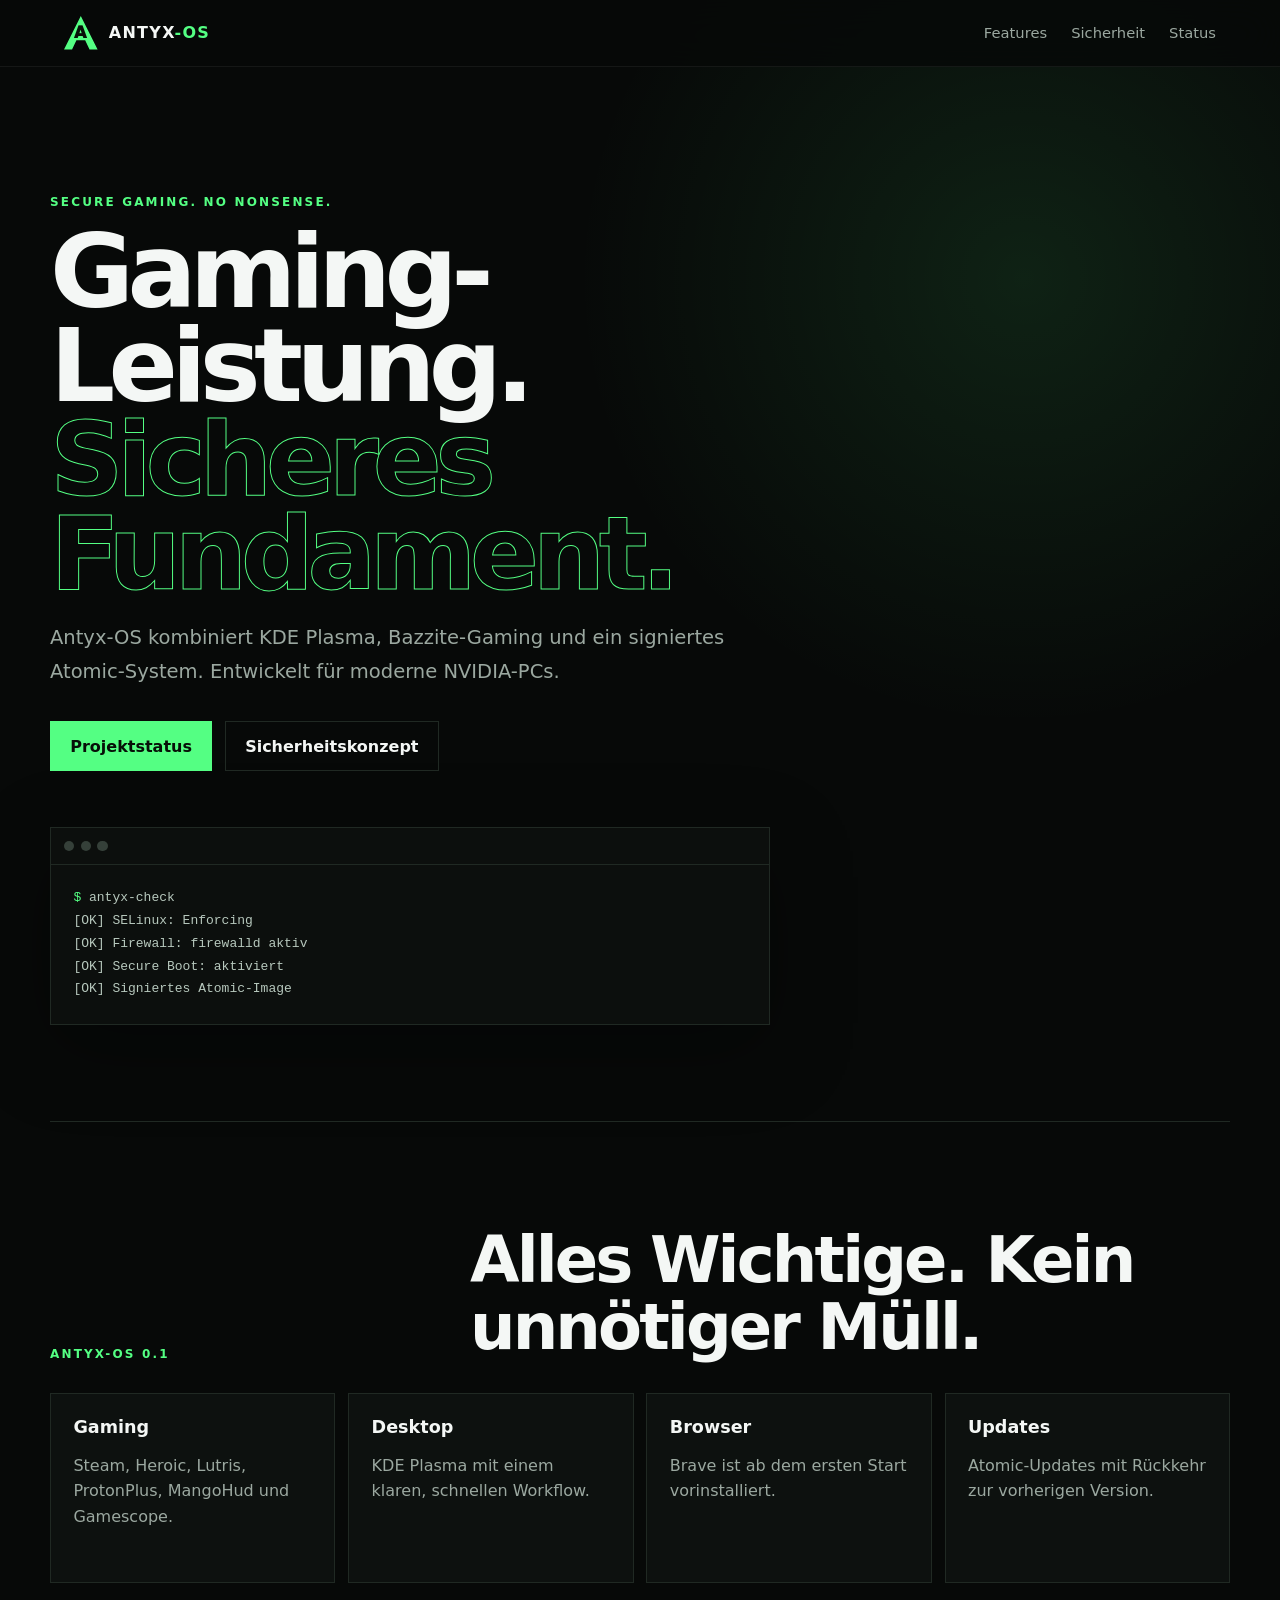
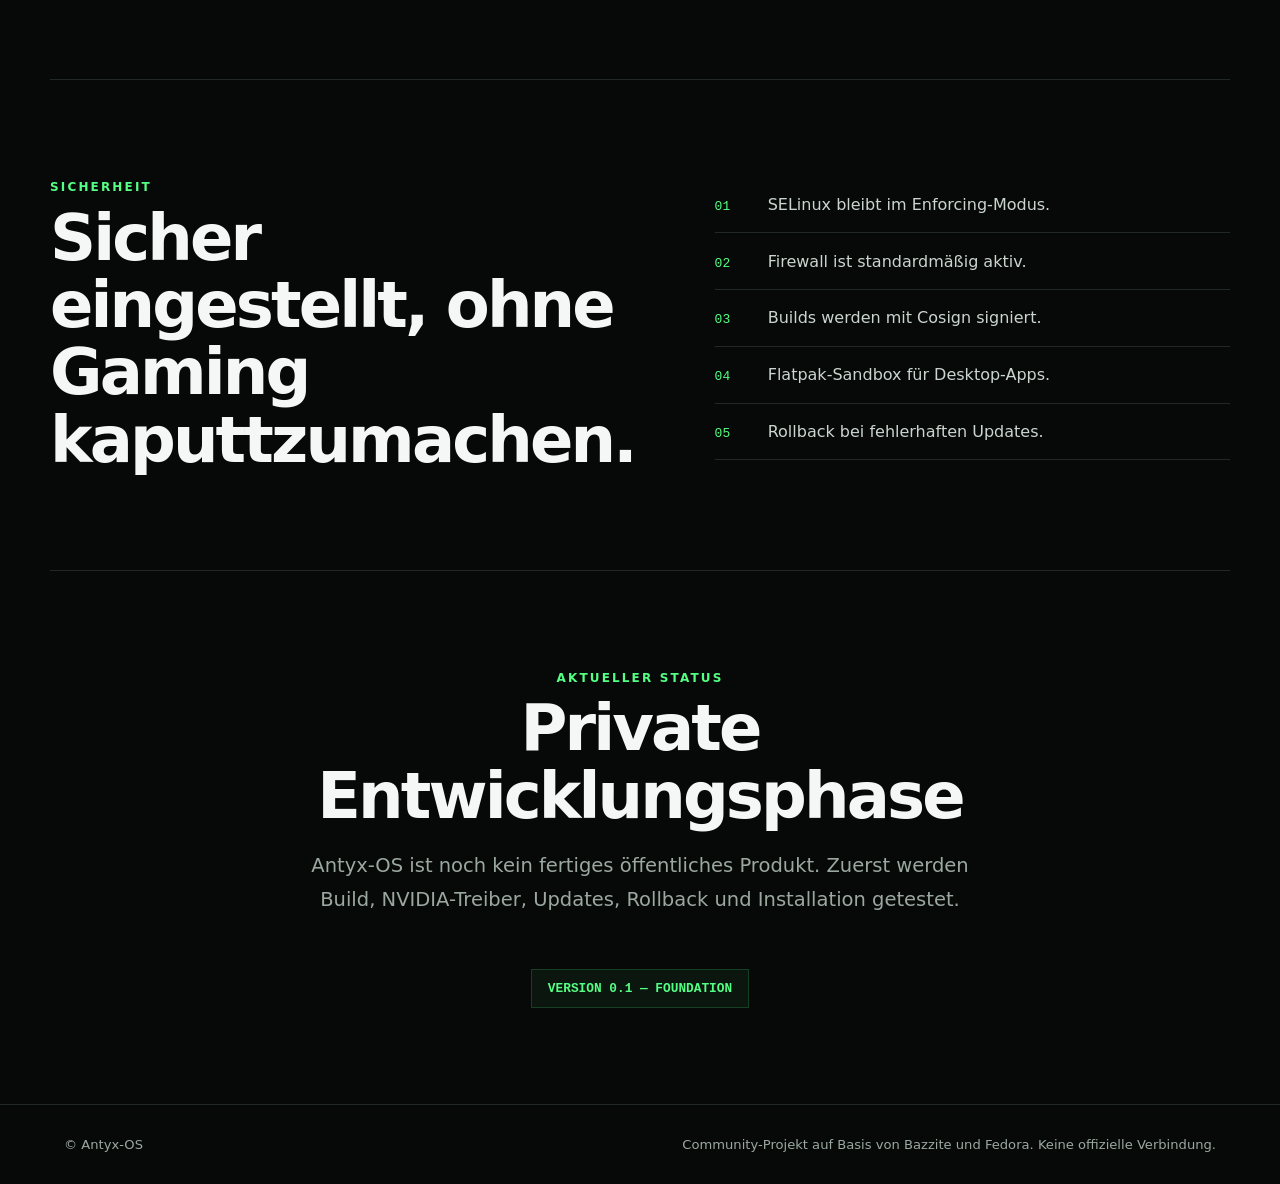
==== website/index.html @ 654303dc "feat: create Antyx-OS foundation" ====
<!doctype html>
<html lang="de">
<head>
  <meta charset="utf-8">
  <meta name="viewport" content="width=device-width, initial-scale=1">
  <meta name="description" content="Antyx-OS Secure Gaming – ein sicheres KDE-Gaming-System auf Basis von Bazzite.">
  <title>Antyx-OS — Secure Gaming</title>
  <link rel="stylesheet" href="style.css">
</head>
<body>
  <header class="nav">
    <a class="brand" href="#top" aria-label="Antyx-OS Startseite">
      <span class="mark">A</span>
      <span>ANTYX<span class="accent">-OS</span></span>
    </a>
    <nav>
      <a href="#features">Features</a>
      <a href="#security">Sicherheit</a>
      <a href="#status">Status</a>
    </nav>
  </header>

  <main id="top">
    <section class="hero">
      <div class="eyebrow">SECURE GAMING. NO NONSENSE.</div>
      <h1>Gaming-Leistung.<br><span>Sicheres Fundament.</span></h1>
      <p>
        Antyx-OS kombiniert KDE Plasma, Bazzite-Gaming und ein signiertes
        Atomic-System. Entwickelt für moderne NVIDIA-PCs.
      </p>
      <div class="actions">
        <a class="button primary" href="#status">Projektstatus</a>
        <a class="button secondary" href="#security">Sicherheitskonzept</a>
      </div>
      <div class="terminal">
        <div class="terminal-top"><i></i><i></i><i></i></div>
        <pre><span>$</span> antyx-check
[OK] SELinux: Enforcing
[OK] Firewall: firewalld aktiv
[OK] Secure Boot: aktiviert
[OK] Signiertes Atomic-Image</pre>
      </div>
    </section>

    <section id="features" class="section">
      <div class="section-title">
        <small>ANTYX-OS 0.1</small>
        <h2>Alles Wichtige. Kein unnötiger Müll.</h2>
      </div>
      <div class="grid">
        <article><b>Gaming</b><p>Steam, Heroic, Lutris, ProtonPlus, MangoHud und Gamescope.</p></article>
        <article><b>Desktop</b><p>KDE Plasma mit einem klaren, schnellen Workflow.</p></article>
        <article><b>Browser</b><p>Brave ist ab dem ersten Start vorinstalliert.</p></article>
        <article><b>Updates</b><p>Atomic-Updates mit Rückkehr zur vorherigen Version.</p></article>
      </div>
    </section>

    <section id="security" class="section split">
      <div>
        <small>SICHERHEIT</small>
        <h2>Sicher eingestellt, ohne Gaming kaputtzumachen.</h2>
      </div>
      <ul>
        <li><span>01</span> SELinux bleibt im Enforcing-Modus.</li>
        <li><span>02</span> Firewall ist standardmäßig aktiv.</li>
        <li><span>03</span> Builds werden mit Cosign signiert.</li>
        <li><span>04</span> Flatpak-Sandbox für Desktop-Apps.</li>
        <li><span>05</span> Rollback bei fehlerhaften Updates.</li>
      </ul>
    </section>

    <section id="status" class="section status">
      <small>AKTUELLER STATUS</small>
      <h2>Private Entwicklungsphase</h2>
      <p>
        Antyx-OS ist noch kein fertiges öffentliches Produkt. Zuerst werden
        Build, NVIDIA-Treiber, Updates, Rollback und Installation getestet.
      </p>
      <div class="badge">VERSION 0.1 — FOUNDATION</div>
    </section>
  </main>

  <footer>
    <span>© <span id="year"></span> Antyx-OS</span>
    <span>Community-Projekt auf Basis von Bazzite und Fedora. Keine offizielle Verbindung.</span>
  </footer>
  <script src="app.js"></script>
</body>
</html>
---- website/style.css ----
:root {
  --bg: #070908;
  --panel: #0d110f;
  --line: #202923;
  --text: #f4f7f5;
  --muted: #9ba8a0;
  --green: #54ff83;
  --green-dark: #163f24;
}

* { box-sizing: border-box; }
html { scroll-behavior: smooth; }
body {
  margin: 0;
  background:
    radial-gradient(circle at 80% 10%, rgba(84,255,131,.10), transparent 28rem),
    var(--bg);
  color: var(--text);
  font-family: Inter, ui-sans-serif, system-ui, -apple-system, BlinkMacSystemFont, "Segoe UI", sans-serif;
}

a { color: inherit; text-decoration: none; }
.nav {
  position: sticky;
  top: 0;
  z-index: 10;
  display: flex;
  align-items: center;
  justify-content: space-between;
  padding: 1rem clamp(1.2rem, 5vw, 5rem);
  background: rgba(7,9,8,.82);
  border-bottom: 1px solid rgba(255,255,255,.06);
  backdrop-filter: blur(18px);
}
.brand { display: flex; align-items: center; gap: .7rem; font-weight: 900; letter-spacing: .08em; }
.mark {
  display: grid;
  place-items: center;
  width: 2.1rem;
  height: 2.1rem;
  color: #071008;
  background: var(--green);
  clip-path: polygon(50% 0,100% 100%,76% 100%,63% 72%,37% 72%,24% 100%,0 100%);
  font-weight: 1000;
}
.accent, .eyebrow, small { color: var(--green); }
nav { display: flex; gap: 1.5rem; color: var(--muted); font-size: .92rem; }
nav a:hover { color: var(--text); }

main { overflow: hidden; }
.hero, .section {
  width: min(1180px, calc(100% - 2.4rem));
  margin: auto;
}
.hero { padding: clamp(5rem, 10vw, 9rem) 0 6rem; }
.eyebrow, small { font-size: .75rem; font-weight: 800; letter-spacing: .18em; }
h1 {
  margin: 1rem 0;
  max-width: 900px;
  font-size: clamp(3rem, 8vw, 7.2rem);
  line-height: .92;
  letter-spacing: -.065em;
}
h1 span { color: transparent; -webkit-text-stroke: 1px var(--green); }
.hero > p, .status p {
  max-width: 690px;
  color: var(--muted);
  font-size: clamp(1rem, 2vw, 1.22rem);
  line-height: 1.75;
}
.actions { display: flex; flex-wrap: wrap; gap: .8rem; margin: 2rem 0 3.5rem; }
.button { padding: .9rem 1.2rem; border: 1px solid var(--line); font-weight: 750; }
.button.primary { color: #071008; background: var(--green); border-color: var(--green); }
.button.secondary:hover { border-color: var(--green); }

.terminal {
  max-width: 720px;
  border: 1px solid var(--line);
  background: rgba(13,17,15,.86);
  box-shadow: 0 24px 80px rgba(0,0,0,.35);
}
.terminal-top { display: flex; gap: .4rem; padding: .8rem; border-bottom: 1px solid var(--line); }
.terminal-top i { width: .65rem; height: .65rem; border-radius: 50%; background: #354039; }
.terminal pre { margin: 0; padding: 1.4rem; overflow: auto; color: #b7c8bd; line-height: 1.75; }
.terminal pre span { color: var(--green); }

.section { padding: 6rem 0; border-top: 1px solid var(--line); }
.section-title { display: flex; align-items: end; justify-content: space-between; gap: 2rem; margin-bottom: 2rem; }
h2 { margin: .6rem 0 0; max-width: 760px; font-size: clamp(2rem, 5vw, 4rem); line-height: 1.05; letter-spacing: -.045em; }
.grid { display: grid; grid-template-columns: repeat(4, 1fr); gap: .8rem; }
.grid article { min-height: 190px; padding: 1.4rem; background: var(--panel); border: 1px solid var(--line); }
.grid b { font-size: 1.1rem; }
.grid p { color: var(--muted); line-height: 1.6; }

.split { display: grid; grid-template-columns: 1fr 1fr; gap: 5rem; }
.split ul { list-style: none; padding: 0; margin: 0; }
.split li { padding: 1.15rem 0; border-bottom: 1px solid var(--line); color: #cbd5cf; }
.split li span { display: inline-block; width: 3rem; color: var(--green); font-family: monospace; }

.status { text-align: center; }
.status h2, .status p { margin-left: auto; margin-right: auto; }
.badge { display: inline-block; margin-top: 2rem; padding: .7rem 1rem; border: 1px solid var(--green-dark); color: var(--green); background: rgba(84,255,131,.05); font: 700 .8rem monospace; }

footer {
  display: flex;
  justify-content: space-between;
  gap: 2rem;
  padding: 2rem clamp(1.2rem, 5vw, 5rem);
  border-top: 1px solid var(--line);
  color: var(--muted);
  font-size: .82rem;
}

@media (max-width: 800px) {
  nav { display: none; }
  .grid { grid-template-columns: 1fr 1fr; }
  .split { grid-template-columns: 1fr; gap: 2rem; }
  footer { flex-direction: column; }
}
@media (max-width: 520px) {
  .grid { grid-template-columns: 1fr; }
  h1 { font-size: 3.2rem; }
}
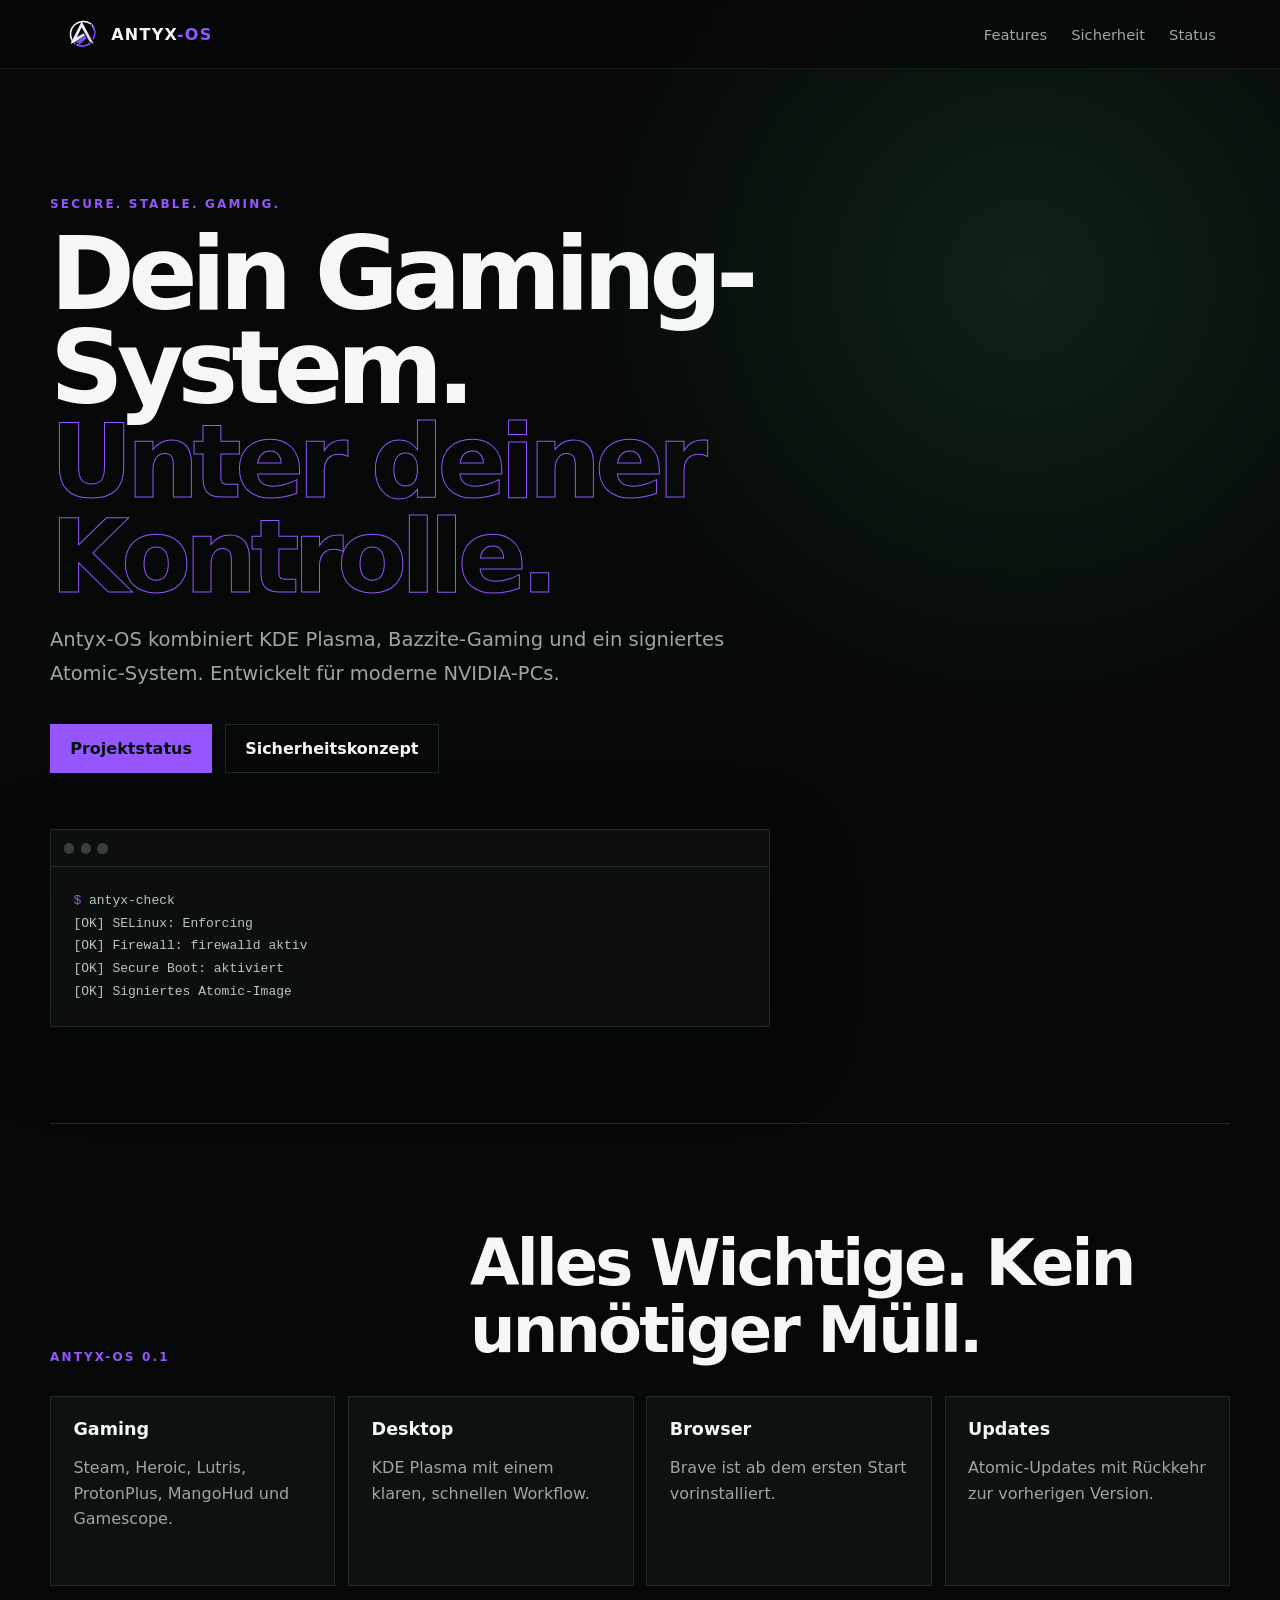
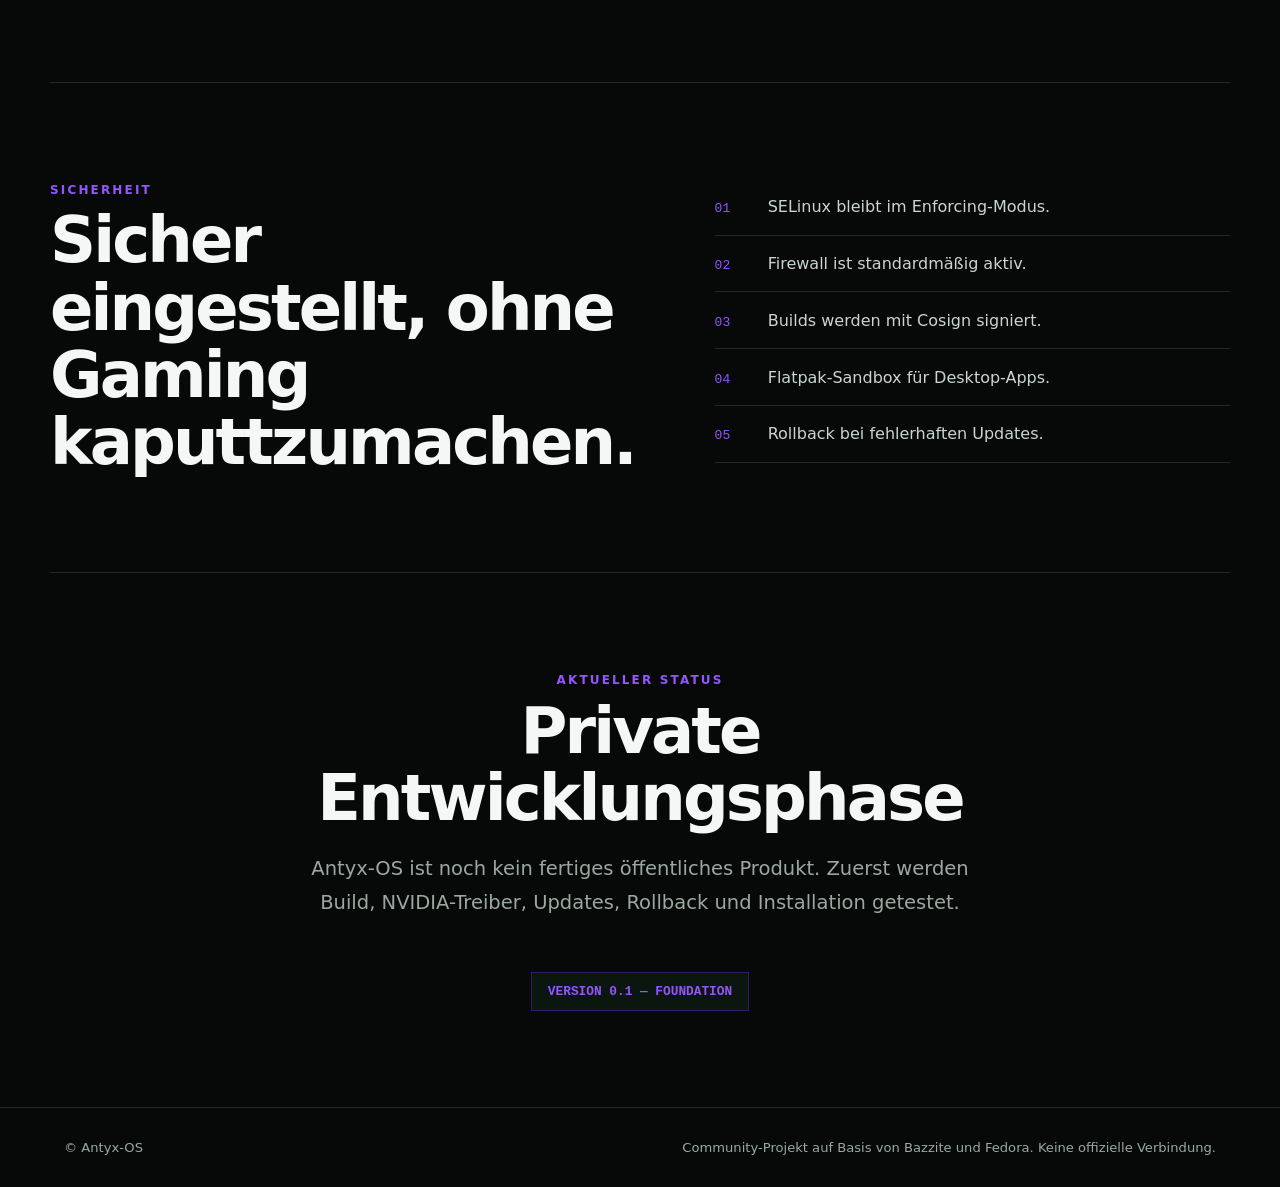
==== commit 6acdfa88: "feat: add complete Antyx branding" ====
--- a/website/index.html
+++ b/website/index.html
@@ -4,13 +4,14 @@
   <meta charset="utf-8">
   <meta name="viewport" content="width=device-width, initial-scale=1">
   <meta name="description" content="Antyx-OS Secure Gaming – ein sicheres KDE-Gaming-System auf Basis von Bazzite.">
-  <title>Antyx-OS — Secure Gaming</title>
+  <title>Antyx-OS — Secure. Stable. Gaming.</title>
+  <link rel="icon" href="../branding/icons/favicon-64.png">
   <link rel="stylesheet" href="style.css">
 </head>
 <body>
   <header class="nav">
     <a class="brand" href="#top" aria-label="Antyx-OS Startseite">
-      <span class="mark">A</span>
+      <img class="brand-logo" src="../branding/logo/antyx-mark.svg" alt="">
       <span>ANTYX<span class="accent">-OS</span></span>
     </a>
     <nav>
@@ -22,8 +23,8 @@
 
   <main id="top">
     <section class="hero">
-      <div class="eyebrow">SECURE GAMING. NO NONSENSE.</div>
-      <h1>Gaming-Leistung.<br><span>Sicheres Fundament.</span></h1>
+      <div class="eyebrow">SECURE. STABLE. GAMING.</div>
+      <h1>Dein Gaming-System.<br><span>Unter deiner Kontrolle.</span></h1>
       <p>
         Antyx-OS kombiniert KDE Plasma, Bazzite-Gaming und ein signiertes
         Atomic-System. Entwickelt für moderne NVIDIA-PCs.
--- a/website/style.css
+++ b/website/style.css
@@ -4,8 +4,8 @@
   --line: #202923;
   --text: #f4f7f5;
   --muted: #9ba8a0;
-  --green: #54ff83;
-  --green-dark: #163f24;
+  --green: #9555ff;
+  --green-dark: #3a176b;
 }
 
 * { box-sizing: border-box; }
@@ -121,3 +121,5 @@
   .grid { grid-template-columns: 1fr; }
   h1 { font-size: 3.2rem; }
 }
+
+.brand-logo { width: 2.25rem; height: 2.25rem; object-fit: contain; }
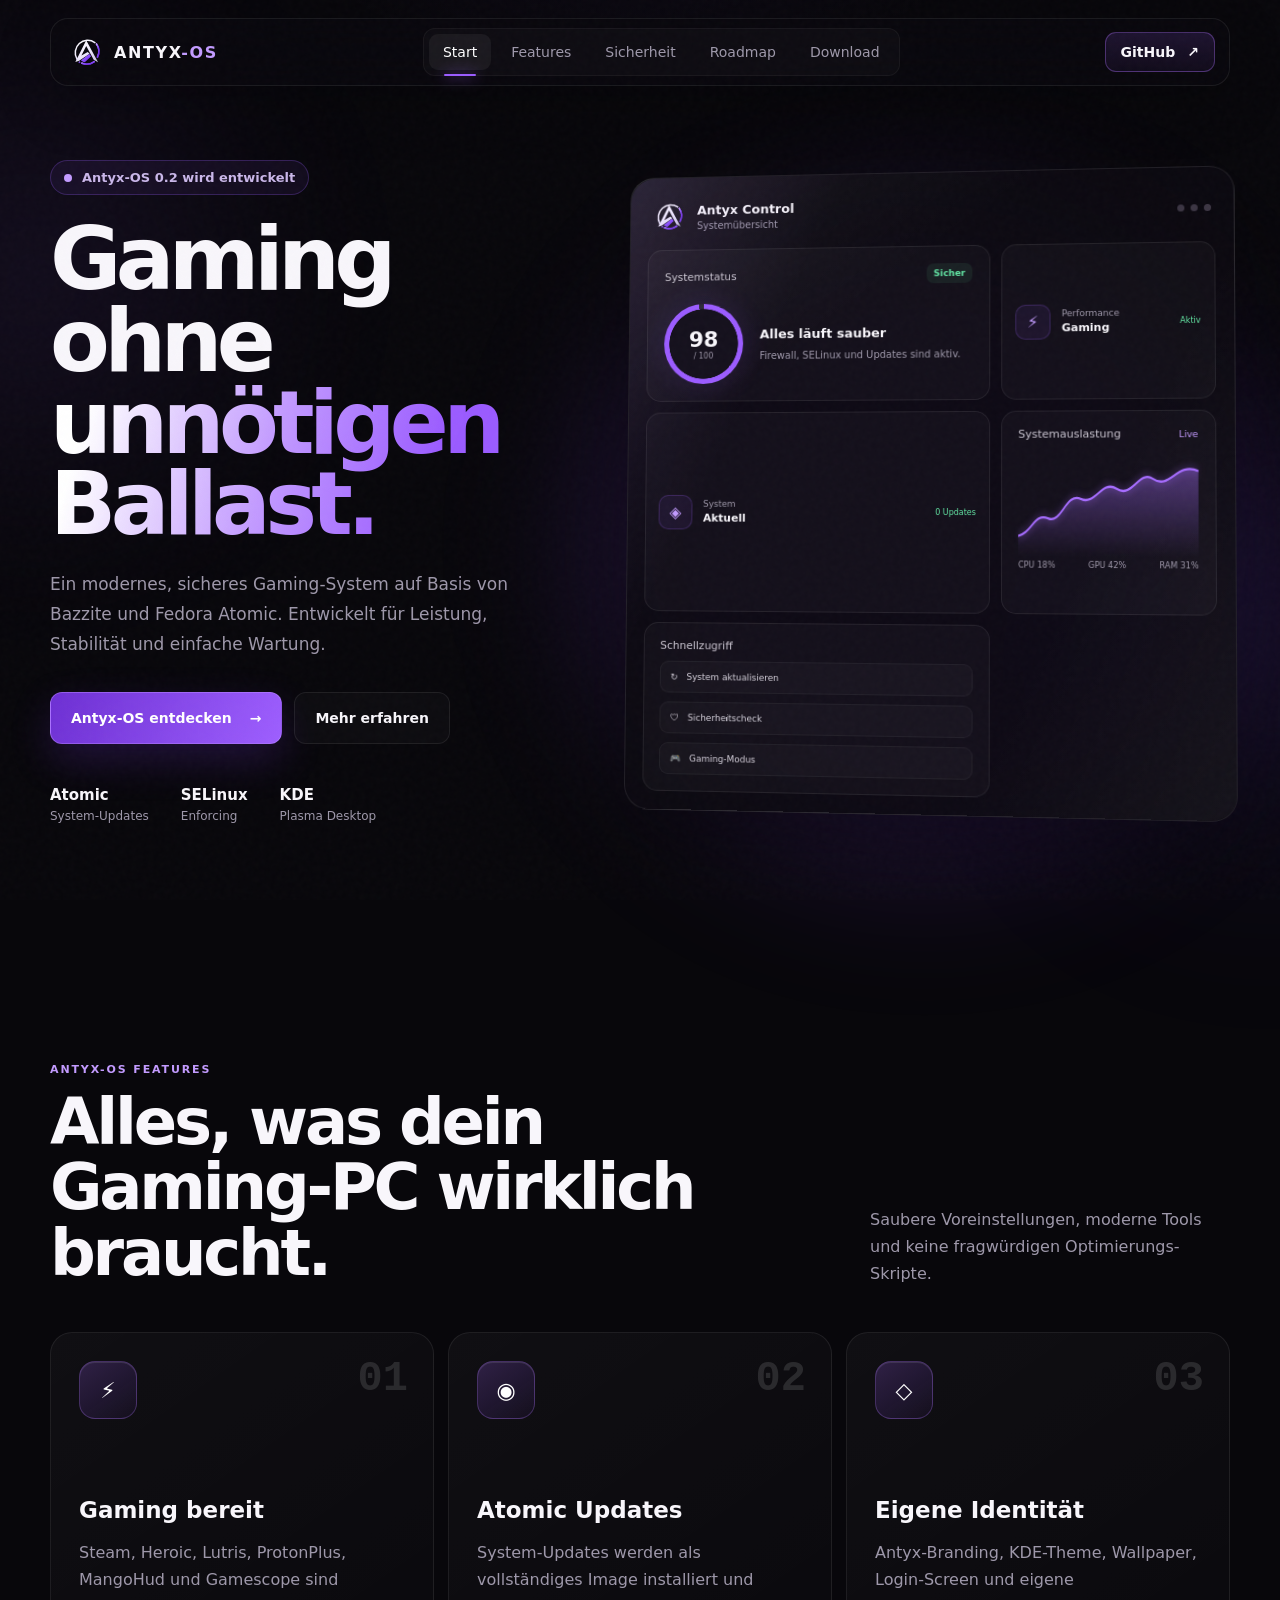
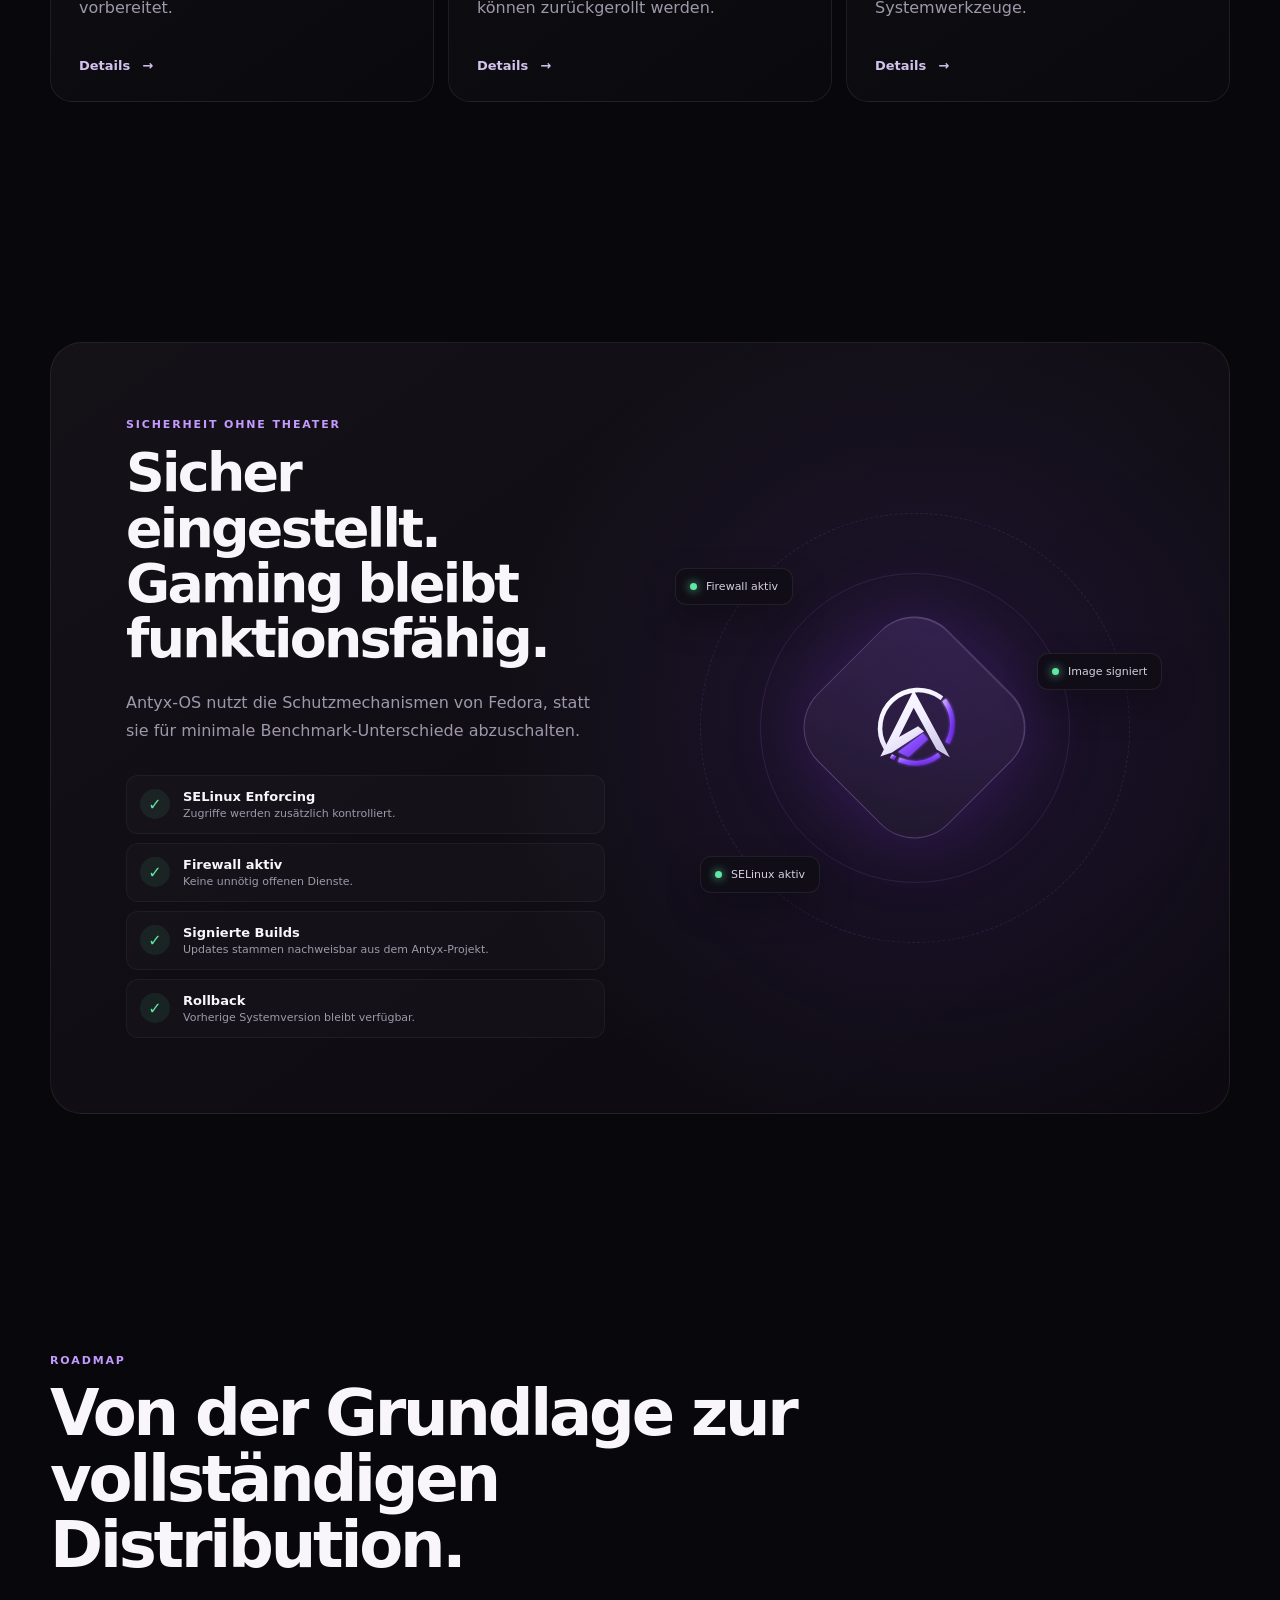
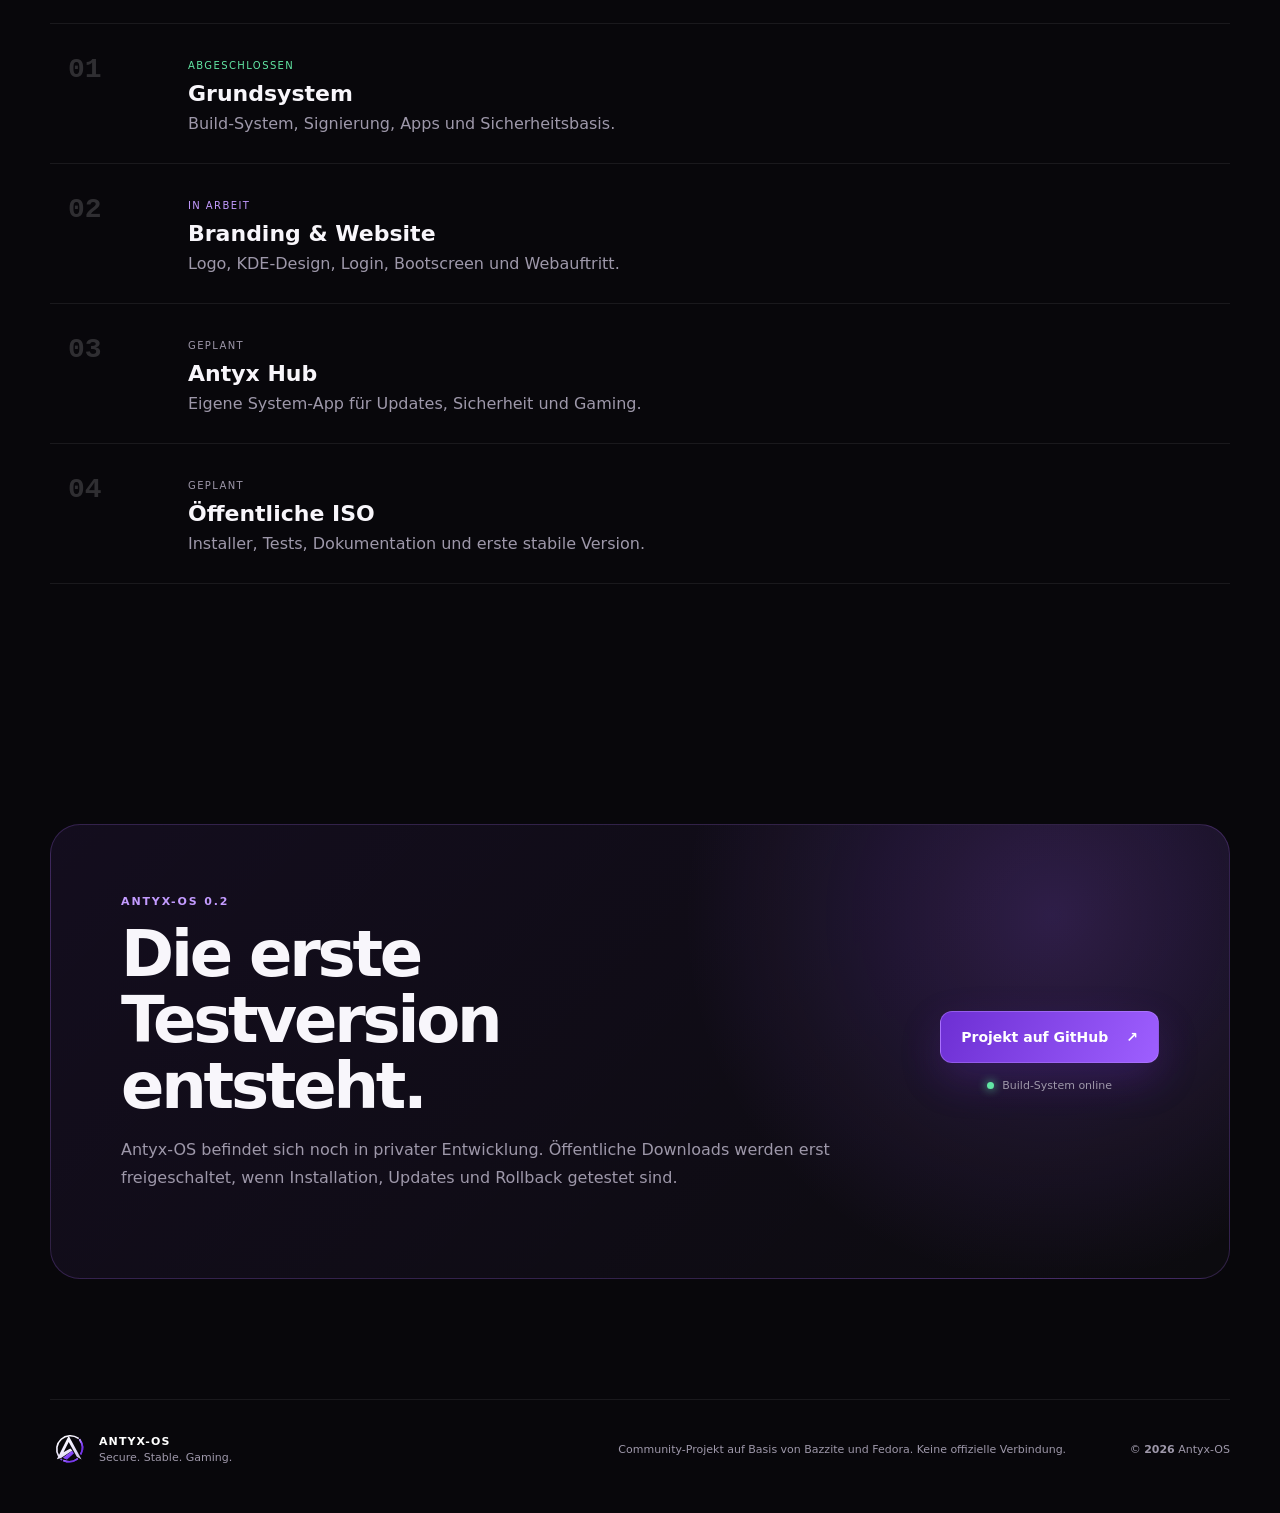
==== commit 0c4cdbe1: "feat: publish Antyx-OS website" ====
--- a/website/index.html
+++ b/website/index.html
@@ -3,88 +3,283 @@
 <head>
   <meta charset="utf-8">
   <meta name="viewport" content="width=device-width, initial-scale=1">
-  <meta name="description" content="Antyx-OS Secure Gaming – ein sicheres KDE-Gaming-System auf Basis von Bazzite.">
+  <meta name="description" content="Antyx-OS – Secure. Stable. Gaming.">
+  <meta name="theme-color" content="#0b0910">
   <title>Antyx-OS — Secure. Stable. Gaming.</title>
-  <link rel="icon" href="../branding/icons/favicon-64.png">
+  <link rel="icon" href="assets/logo.svg">
   <link rel="stylesheet" href="style.css">
 </head>
 <body>
-  <header class="nav">
-    <a class="brand" href="#top" aria-label="Antyx-OS Startseite">
-      <img class="brand-logo" src="../branding/logo/antyx-mark.svg" alt="">
-      <span>ANTYX<span class="accent">-OS</span></span>
+  <div class="noise"></div>
+  <div class="orb orb-one"></div>
+  <div class="orb orb-two"></div>
+
+  <header class="topbar">
+    <a class="brand" href="#home" aria-label="Antyx-OS">
+      <img src="assets/logo.svg" alt="">
+      <span>ANTYX<span>-OS</span></span>
     </a>
-    <nav>
+
+    <nav class="desktop-nav">
+      <a class="active" href="#home">Start</a>
       <a href="#features">Features</a>
       <a href="#security">Sicherheit</a>
-      <a href="#status">Status</a>
+      <a href="#roadmap">Roadmap</a>
+      <a href="#download">Download</a>
     </nav>
+
+    <a class="github-button" href="https://github.com/X7zvv/Antyx-OS" target="_blank" rel="noreferrer">
+      GitHub
+      <span>↗</span>
+    </a>
+
+    <button class="menu-button" aria-label="Menü öffnen">
+      <span></span><span></span>
+    </button>
   </header>
 
-  <main id="top">
-    <section class="hero">
-      <div class="eyebrow">SECURE. STABLE. GAMING.</div>
-      <h1>Dein Gaming-System.<br><span>Unter deiner Kontrolle.</span></h1>
-      <p>
-        Antyx-OS kombiniert KDE Plasma, Bazzite-Gaming und ein signiertes
-        Atomic-System. Entwickelt für moderne NVIDIA-PCs.
-      </p>
-      <div class="actions">
-        <a class="button primary" href="#status">Projektstatus</a>
-        <a class="button secondary" href="#security">Sicherheitskonzept</a>
-      </div>
-      <div class="terminal">
-        <div class="terminal-top"><i></i><i></i><i></i></div>
-        <pre><span>$</span> antyx-check
-[OK] SELinux: Enforcing
-[OK] Firewall: firewalld aktiv
-[OK] Secure Boot: aktiviert
-[OK] Signiertes Atomic-Image</pre>
-      </div>
-    </section>
-
-    <section id="features" class="section">
-      <div class="section-title">
-        <small>ANTYX-OS 0.1</small>
-        <h2>Alles Wichtige. Kein unnötiger Müll.</h2>
-      </div>
-      <div class="grid">
-        <article><b>Gaming</b><p>Steam, Heroic, Lutris, ProtonPlus, MangoHud und Gamescope.</p></article>
-        <article><b>Desktop</b><p>KDE Plasma mit einem klaren, schnellen Workflow.</p></article>
-        <article><b>Browser</b><p>Brave ist ab dem ersten Start vorinstalliert.</p></article>
-        <article><b>Updates</b><p>Atomic-Updates mit Rückkehr zur vorherigen Version.</p></article>
-      </div>
-    </section>
-
-    <section id="security" class="section split">
-      <div>
-        <small>SICHERHEIT</small>
-        <h2>Sicher eingestellt, ohne Gaming kaputtzumachen.</h2>
-      </div>
-      <ul>
-        <li><span>01</span> SELinux bleibt im Enforcing-Modus.</li>
-        <li><span>02</span> Firewall ist standardmäßig aktiv.</li>
-        <li><span>03</span> Builds werden mit Cosign signiert.</li>
-        <li><span>04</span> Flatpak-Sandbox für Desktop-Apps.</li>
-        <li><span>05</span> Rollback bei fehlerhaften Updates.</li>
-      </ul>
-    </section>
-
-    <section id="status" class="section status">
-      <small>AKTUELLER STATUS</small>
-      <h2>Private Entwicklungsphase</h2>
-      <p>
-        Antyx-OS ist noch kein fertiges öffentliches Produkt. Zuerst werden
-        Build, NVIDIA-Treiber, Updates, Rollback und Installation getestet.
-      </p>
-      <div class="badge">VERSION 0.1 — FOUNDATION</div>
+  <div class="mobile-menu">
+    <a href="#home">Start</a>
+    <a href="#features">Features</a>
+    <a href="#security">Sicherheit</a>
+    <a href="#roadmap">Roadmap</a>
+    <a href="#download">Download</a>
+  </div>
+
+  <main>
+    <section class="hero section" id="home">
+      <div class="hero-copy reveal">
+        <div class="status-pill">
+          <span class="pulse"></span>
+          Antyx-OS 0.2 wird entwickelt
+        </div>
+
+        <h1>
+          Gaming ohne
+          <span class="gradient-text">unnötigen Ballast.</span>
+        </h1>
+
+        <p>
+          Ein modernes, sicheres Gaming-System auf Basis von Bazzite und Fedora Atomic.
+          Entwickelt für Leistung, Stabilität und einfache Wartung.
+        </p>
+
+        <div class="hero-actions">
+          <a class="button primary" href="#download">
+            Antyx-OS entdecken
+            <span>→</span>
+          </a>
+          <a class="button ghost" href="#features">Mehr erfahren</a>
+        </div>
+
+        <div class="hero-meta">
+          <div><strong>Atomic</strong><span>System-Updates</span></div>
+          <div><strong>SELinux</strong><span>Enforcing</span></div>
+          <div><strong>KDE</strong><span>Plasma Desktop</span></div>
+        </div>
+      </div>
+
+      <div class="dashboard-wrap reveal delay-1">
+        <div class="dashboard-glow"></div>
+        <div class="dashboard">
+          <div class="dash-top">
+            <div class="dash-title">
+              <img src="assets/logo.svg" alt="">
+              <div>
+                <strong>Antyx Control</strong>
+                <span>Systemübersicht</span>
+              </div>
+            </div>
+            <div class="dash-controls">
+              <i></i><i></i><i></i>
+            </div>
+          </div>
+
+          <div class="dash-grid">
+            <article class="system-card card-hover">
+              <div class="card-head">
+                <span>Systemstatus</span>
+                <b class="online">Sicher</b>
+              </div>
+              <div class="system-score">
+                <div class="ring">
+                  <span>98</span>
+                  <small>/ 100</small>
+                </div>
+                <div>
+                  <strong>Alles läuft sauber</strong>
+                  <p>Firewall, SELinux und Updates sind aktiv.</p>
+                </div>
+              </div>
+            </article>
+
+            <article class="small-card card-hover">
+              <span class="card-icon">⚡</span>
+              <div><small>Performance</small><strong>Gaming</strong></div>
+              <em>Aktiv</em>
+            </article>
+
+            <article class="small-card card-hover">
+              <span class="card-icon">◈</span>
+              <div><small>System</small><strong>Aktuell</strong></div>
+              <em>0 Updates</em>
+            </article>
+
+            <article class="chart-card card-hover">
+              <div class="card-head">
+                <span>Systemauslastung</span>
+                <small>Live</small>
+              </div>
+              <div class="chart">
+                <svg viewBox="0 0 600 180" preserveAspectRatio="none" aria-hidden="true">
+                  <defs>
+                    <linearGradient id="chartFill" x1="0" y1="0" x2="0" y2="1">
+                      <stop offset="0" stop-color="#a66cff" stop-opacity=".4"/>
+                      <stop offset="1" stop-color="#a66cff" stop-opacity="0"/>
+                    </linearGradient>
+                  </defs>
+                  <path class="area" d="M0,145 C45,140 55,105 100,115 C145,126 160,70 210,82 C260,94 280,48 330,65 C380,82 405,32 450,48 C505,68 530,18 600,35 L600,180 L0,180 Z"/>
+                  <path class="line" d="M0,145 C45,140 55,105 100,115 C145,126 160,70 210,82 C260,94 280,48 330,65 C380,82 405,32 450,48 C505,68 530,18 600,35"/>
+                </svg>
+                <div class="chart-labels"><span>CPU 18%</span><span>GPU 42%</span><span>RAM 31%</span></div>
+              </div>
+            </article>
+
+            <article class="quick-card card-hover">
+              <div class="card-head">
+                <span>Schnellzugriff</span>
+              </div>
+              <button><span>↻</span> System aktualisieren</button>
+              <button><span>🛡</span> Sicherheitscheck</button>
+              <button><span>🎮</span> Gaming-Modus</button>
+            </article>
+          </div>
+        </div>
+      </div>
+    </section>
+
+    <section class="section feature-section" id="features">
+      <div class="section-heading reveal">
+        <div>
+          <span class="eyebrow">ANTYX-OS FEATURES</span>
+          <h2>Alles, was dein Gaming-PC wirklich braucht.</h2>
+        </div>
+        <p>Saubere Voreinstellungen, moderne Tools und keine fragwürdigen Optimierungs-Skripte.</p>
+      </div>
+
+      <div class="feature-grid">
+        <article class="feature-card spotlight reveal">
+          <span class="feature-number">01</span>
+          <div class="feature-icon">⚡</div>
+          <h3>Gaming bereit</h3>
+          <p>Steam, Heroic, Lutris, ProtonPlus, MangoHud und Gamescope sind vorbereitet.</p>
+          <a href="#">Details <span>→</span></a>
+        </article>
+
+        <article class="feature-card spotlight reveal delay-1">
+          <span class="feature-number">02</span>
+          <div class="feature-icon">◉</div>
+          <h3>Atomic Updates</h3>
+          <p>System-Updates werden als vollständiges Image installiert und können zurückgerollt werden.</p>
+          <a href="#">Details <span>→</span></a>
+        </article>
+
+        <article class="feature-card spotlight reveal delay-2">
+          <span class="feature-number">03</span>
+          <div class="feature-icon">◇</div>
+          <h3>Eigene Identität</h3>
+          <p>Antyx-Branding, KDE-Theme, Wallpaper, Login-Screen und eigene Systemwerkzeuge.</p>
+          <a href="#">Details <span>→</span></a>
+        </article>
+      </div>
+    </section>
+
+    <section class="section security-section" id="security">
+      <div class="security-panel reveal">
+        <div class="security-copy">
+          <span class="eyebrow">SICHERHEIT OHNE THEATER</span>
+          <h2>Sicher eingestellt. Gaming bleibt funktionsfähig.</h2>
+          <p>
+            Antyx-OS nutzt die Schutzmechanismen von Fedora, statt sie für minimale
+            Benchmark-Unterschiede abzuschalten.
+          </p>
+
+          <div class="security-list">
+            <div><span>✓</span><p><strong>SELinux Enforcing</strong><small>Zugriffe werden zusätzlich kontrolliert.</small></p></div>
+            <div><span>✓</span><p><strong>Firewall aktiv</strong><small>Keine unnötig offenen Dienste.</small></p></div>
+            <div><span>✓</span><p><strong>Signierte Builds</strong><small>Updates stammen nachweisbar aus dem Antyx-Projekt.</small></p></div>
+            <div><span>✓</span><p><strong>Rollback</strong><small>Vorherige Systemversion bleibt verfügbar.</small></p></div>
+          </div>
+        </div>
+
+        <div class="security-visual">
+          <div class="shield-orbit orbit-a"></div>
+          <div class="shield-orbit orbit-b"></div>
+          <div class="shield">
+            <img src="assets/logo.svg" alt="">
+          </div>
+          <div class="float-card fc-one"><span></span> Firewall aktiv</div>
+          <div class="float-card fc-two"><span></span> Image signiert</div>
+          <div class="float-card fc-three"><span></span> SELinux aktiv</div>
+        </div>
+      </div>
+    </section>
+
+    <section class="section roadmap-section" id="roadmap">
+      <div class="section-heading reveal">
+        <div>
+          <span class="eyebrow">ROADMAP</span>
+          <h2>Von der Grundlage zur vollständigen Distribution.</h2>
+        </div>
+      </div>
+
+      <div class="roadmap">
+        <article class="roadmap-item done reveal">
+          <span class="road-index">01</span>
+          <div><small>ABGESCHLOSSEN</small><h3>Grundsystem</h3><p>Build-System, Signierung, Apps und Sicherheitsbasis.</p></div>
+        </article>
+        <article class="roadmap-item active reveal delay-1">
+          <span class="road-index">02</span>
+          <div><small>IN ARBEIT</small><h3>Branding & Website</h3><p>Logo, KDE-Design, Login, Bootscreen und Webauftritt.</p></div>
+        </article>
+        <article class="roadmap-item reveal delay-2">
+          <span class="road-index">03</span>
+          <div><small>GEPLANT</small><h3>Antyx Hub</h3><p>Eigene System-App für Updates, Sicherheit und Gaming.</p></div>
+        </article>
+        <article class="roadmap-item reveal">
+          <span class="road-index">04</span>
+          <div><small>GEPLANT</small><h3>Öffentliche ISO</h3><p>Installer, Tests, Dokumentation und erste stabile Version.</p></div>
+        </article>
+      </div>
+    </section>
+
+    <section class="section download-section" id="download">
+      <div class="download-card reveal">
+        <div>
+          <span class="eyebrow">ANTYX-OS 0.2</span>
+          <h2>Die erste Testversion entsteht.</h2>
+          <p>
+            Antyx-OS befindet sich noch in privater Entwicklung. Öffentliche Downloads
+            werden erst freigeschaltet, wenn Installation, Updates und Rollback getestet sind.
+          </p>
+        </div>
+        <div class="download-actions">
+          <a class="button primary" href="https://github.com/X7zvv/Antyx-OS" target="_blank" rel="noreferrer">Projekt auf GitHub <span>↗</span></a>
+          <span class="build-state"><i></i> Build-System online</span>
+        </div>
+      </div>
     </section>
   </main>
 
   <footer>
-    <span>© <span id="year"></span> Antyx-OS</span>
-    <span>Community-Projekt auf Basis von Bazzite und Fedora. Keine offizielle Verbindung.</span>
+    <div class="footer-brand">
+      <img src="assets/logo.svg" alt="">
+      <div><strong>ANTYX-OS</strong><span>Secure. Stable. Gaming.</span></div>
+    </div>
+    <p>Community-Projekt auf Basis von Bazzite und Fedora. Keine offizielle Verbindung.</p>
+    <span>© <b id="year"></b> Antyx-OS</span>
   </footer>
+
   <script src="app.js"></script>
 </body>
 </html>
--- a/website/style.css
+++ b/website/style.css
@@ -1,125 +1,738 @@
 :root {
-  --bg: #070908;
-  --panel: #0d110f;
-  --line: #202923;
-  --text: #f4f7f5;
-  --muted: #9ba8a0;
-  --green: #9555ff;
-  --green-dark: #3a176b;
+  --bg: #08070b;
+  --bg-soft: #0d0b12;
+  --panel: rgba(18, 15, 25, .78);
+  --panel-solid: #121019;
+  --line: rgba(255, 255, 255, .075);
+  --line-bright: rgba(172, 113, 255, .34);
+  --text: #f8f6fb;
+  --muted: #9e98aa;
+  --purple: #9b5cff;
+  --purple-light: #c39bff;
+  --purple-dark: #6524d6;
+  --green: #62e6a4;
+  --radius: 22px;
+  --shadow: 0 30px 100px rgba(0, 0, 0, .42);
 }
 
 * { box-sizing: border-box; }
-html { scroll-behavior: smooth; }
+
+html {
+  scroll-behavior: smooth;
+  scroll-padding-top: 110px;
+}
+
 body {
   margin: 0;
+  min-height: 100vh;
+  color: var(--text);
   background:
-    radial-gradient(circle at 80% 10%, rgba(84,255,131,.10), transparent 28rem),
+    radial-gradient(circle at 50% -10%, rgba(142, 75, 255, .14), transparent 35rem),
     var(--bg);
-  color: var(--text);
   font-family: Inter, ui-sans-serif, system-ui, -apple-system, BlinkMacSystemFont, "Segoe UI", sans-serif;
-}
+  overflow-x: hidden;
+}
+
+body.menu-open { overflow: hidden; }
 
 a { color: inherit; text-decoration: none; }
-.nav {
-  position: sticky;
-  top: 0;
-  z-index: 10;
+button { font: inherit; }
+img { max-width: 100%; }
+::selection { color: white; background: var(--purple-dark); }
+
+.noise {
+  position: fixed;
+  inset: 0;
+  pointer-events: none;
+  opacity: .025;
+  z-index: 50;
+  background-image: url("data:image/svg+xml,%3Csvg viewBox='0 0 180 180' xmlns='http://www.w3.org/2000/svg'%3E%3Cfilter id='n'%3E%3CfeTurbulence type='fractalNoise' baseFrequency='.9' numOctaves='3' stitchTiles='stitch'/%3E%3C/filter%3E%3Crect width='100%25' height='100%25' filter='url(%23n)' opacity='.9'/%3E%3C/svg%3E");
+}
+
+.orb {
+  position: fixed;
+  width: 340px;
+  height: 340px;
+  border-radius: 50%;
+  filter: blur(130px);
+  opacity: .11;
+  pointer-events: none;
+}
+.orb-one { top: 12%; left: -140px; background: var(--purple); }
+.orb-two { bottom: 7%; right: -160px; background: #7041ff; }
+
+.topbar {
+  position: fixed;
+  top: 18px;
+  left: 50%;
+  z-index: 40;
+  width: min(1180px, calc(100% - 32px));
+  min-height: 68px;
+  padding: 0 14px 0 18px;
   display: flex;
   align-items: center;
   justify-content: space-between;
-  padding: 1rem clamp(1.2rem, 5vw, 5rem);
-  background: rgba(7,9,8,.82);
-  border-bottom: 1px solid rgba(255,255,255,.06);
-  backdrop-filter: blur(18px);
-}
-.brand { display: flex; align-items: center; gap: .7rem; font-weight: 900; letter-spacing: .08em; }
-.mark {
+  transform: translateX(-50%);
+  border: 1px solid var(--line);
+  border-radius: 18px;
+  background: rgba(11, 9, 15, .72);
+  backdrop-filter: blur(22px);
+  box-shadow: 0 18px 55px rgba(0, 0, 0, .24);
+}
+
+.brand {
+  display: flex;
+  align-items: center;
+  gap: 10px;
+  font-weight: 900;
+  letter-spacing: .1em;
+}
+.brand img { width: 35px; height: 35px; }
+.brand span span { color: var(--purple-light); }
+
+.desktop-nav {
+  display: flex;
+  align-items: center;
+  gap: 6px;
+  padding: 5px;
+  border: 1px solid rgba(255, 255, 255, .045);
+  border-radius: 12px;
+  background: rgba(255, 255, 255, .025);
+}
+.desktop-nav a {
+  position: relative;
+  padding: 10px 14px;
+  border-radius: 9px;
+  color: var(--muted);
+  font-size: 14px;
+  transition: .25s ease;
+}
+.desktop-nav a:hover,
+.desktop-nav a.active {
+  color: white;
+  background: rgba(255, 255, 255, .055);
+}
+.desktop-nav a.active::after {
+  content: "";
+  position: absolute;
+  left: 25%;
+  right: 25%;
+  bottom: -6px;
+  height: 2px;
+  border-radius: 4px;
+  background: var(--purple);
+  box-shadow: 0 0 14px var(--purple);
+}
+
+.github-button {
+  display: flex;
+  align-items: center;
+  gap: 12px;
+  padding: 11px 15px;
+  border: 1px solid var(--line-bright);
+  border-radius: 11px;
+  font-size: 14px;
+  font-weight: 750;
+  background: linear-gradient(180deg, rgba(154, 91, 255, .15), rgba(154, 91, 255, .06));
+  transition: .25s ease;
+}
+.github-button:hover {
+  transform: translateY(-2px);
+  border-color: rgba(194, 153, 255, .72);
+  box-shadow: 0 12px 30px rgba(125, 59, 230, .2);
+}
+
+.menu-button {
+  display: none;
+  width: 42px;
+  height: 42px;
+  border: 1px solid var(--line);
+  border-radius: 11px;
+  background: rgba(255,255,255,.035);
+}
+.menu-button span {
+  display: block;
+  width: 18px;
+  height: 1px;
+  margin: 5px auto;
+  background: white;
+  transition: .25s ease;
+}
+.mobile-menu {
+  display: none;
+  position: fixed;
+  inset: 95px 16px auto;
+  z-index: 35;
+  padding: 12px;
+  border: 1px solid var(--line);
+  border-radius: 18px;
+  background: rgba(11,9,15,.96);
+  backdrop-filter: blur(20px);
+}
+.mobile-menu a {
+  display: block;
+  padding: 15px;
+  border-radius: 10px;
+  color: var(--muted);
+}
+.mobile-menu a:hover { color: white; background: rgba(255,255,255,.05); }
+
+.section {
+  width: min(1180px, calc(100% - 32px));
+  margin: 0 auto;
+  padding: 120px 0;
+}
+
+.hero {
+  min-height: 100vh;
+  padding-top: 160px;
+  display: grid;
+  grid-template-columns: .9fr 1.1fr;
+  align-items: center;
+  gap: 70px;
+}
+
+.status-pill {
+  display: inline-flex;
+  align-items: center;
+  gap: 10px;
+  padding: 9px 13px;
+  border: 1px solid rgba(153, 91, 255, .25);
+  border-radius: 999px;
+  color: #cab7e9;
+  background: rgba(153, 91, 255, .07);
+  font-size: 13px;
+  font-weight: 650;
+}
+.pulse {
+  width: 8px;
+  height: 8px;
+  border-radius: 50%;
+  background: var(--purple-light);
+  box-shadow: 0 0 0 0 rgba(195, 155, 255, .7);
+  animation: pulse 2s infinite;
+}
+@keyframes pulse {
+  70% { box-shadow: 0 0 0 8px rgba(195, 155, 255, 0); }
+  100% { box-shadow: 0 0 0 0 rgba(195, 155, 255, 0); }
+}
+
+h1 {
+  margin: 24px 0;
+  max-width: 650px;
+  font-size: clamp(3.2rem, 6.8vw, 6.6rem);
+  line-height: .94;
+  letter-spacing: -.065em;
+}
+.gradient-text {
+  display: inline-block;
+  color: transparent;
+  background: linear-gradient(105deg, white 8%, var(--purple-light) 44%, var(--purple) 75%);
+  background-clip: text;
+  -webkit-background-clip: text;
+}
+.hero-copy > p {
+  max-width: 610px;
+  color: var(--muted);
+  font-size: 17px;
+  line-height: 1.75;
+}
+
+.hero-actions {
+  display: flex;
+  flex-wrap: wrap;
+  gap: 12px;
+  margin: 32px 0 42px;
+}
+.button {
+  display: inline-flex;
+  align-items: center;
+  justify-content: center;
+  gap: 18px;
+  min-height: 52px;
+  padding: 0 20px;
+  border: 1px solid var(--line);
+  border-radius: 12px;
+  font-size: 14px;
+  font-weight: 800;
+  transition: .28s ease;
+}
+.button.primary {
+  color: white;
+  border-color: rgba(188, 139, 255, .44);
+  background: linear-gradient(115deg, #6d2fd3, #9e5fff);
+  box-shadow: 0 16px 40px rgba(119, 52, 224, .22);
+}
+.button.primary:hover {
+  transform: translateY(-3px);
+  box-shadow: 0 22px 55px rgba(119, 52, 224, .34);
+}
+.button.ghost { background: rgba(255,255,255,.025); }
+.button.ghost:hover { transform: translateY(-3px); border-color: var(--line-bright); background: rgba(255,255,255,.055); }
+
+.hero-meta {
+  display: flex;
+  gap: 32px;
+}
+.hero-meta div {
+  display: flex;
+  flex-direction: column;
+  gap: 5px;
+}
+.hero-meta strong { font-size: 15px; }
+.hero-meta span { color: var(--muted); font-size: 12px; }
+
+.dashboard-wrap {
+  position: relative;
+  perspective: 1300px;
+}
+.dashboard-glow {
+  position: absolute;
+  inset: 8% -4% -8%;
+  z-index: -1;
+  border-radius: 50%;
+  background: rgba(127, 57, 235, .2);
+  filter: blur(75px);
+}
+.dashboard {
+  position: relative;
+  padding: 18px;
+  border: 1px solid rgba(255,255,255,.09);
+  border-radius: 25px;
+  background:
+    linear-gradient(145deg, rgba(255,255,255,.055), transparent 28%),
+    rgba(12,10,16,.88);
+  box-shadow: var(--shadow);
+  transform: rotateY(-5deg) rotateX(2deg);
+  transition: transform .4s ease;
+}
+.dashboard:hover { transform: rotateY(-2deg) rotateX(1deg) translateY(-5px); }
+.dashboard::before {
+  content: "";
+  position: absolute;
+  inset: 0;
+  pointer-events: none;
+  border-radius: inherit;
+  background: linear-gradient(115deg, rgba(188,139,255,.12), transparent 25%, transparent 70%, rgba(255,255,255,.04));
+}
+
+.dash-top {
+  display: flex;
+  align-items: center;
+  justify-content: space-between;
+  padding: 4px 4px 16px;
+}
+.dash-title { display: flex; align-items: center; gap: 11px; }
+.dash-title img { width: 36px; height: 36px; }
+.dash-title div { display: flex; flex-direction: column; gap: 3px; }
+.dash-title strong { font-size: 13px; }
+.dash-title span { color: var(--muted); font-size: 10px; }
+.dash-controls { display: flex; gap: 6px; }
+.dash-controls i { width: 7px; height: 7px; border-radius: 50%; background: #3b3543; }
+
+.dash-grid {
+  display: grid;
+  grid-template-columns: 1.25fr .75fr;
+  gap: 11px;
+}
+.card-hover {
+  position: relative;
+  overflow: hidden;
+  border: 1px solid var(--line);
+  border-radius: 15px;
+  background: rgba(255,255,255,.028);
+  transition: .28s ease;
+}
+.card-hover:hover {
+  transform: translateY(-3px);
+  border-color: rgba(169,108,255,.3);
+  background: rgba(255,255,255,.045);
+  box-shadow: 0 15px 35px rgba(0,0,0,.24);
+}
+.card-hover::after {
+  content: "";
+  position: absolute;
+  width: 140px;
+  height: 140px;
+  top: -80px;
+  right: -70px;
+  border-radius: 50%;
+  background: rgba(153,91,255,.12);
+  filter: blur(25px);
+  opacity: 0;
+  transition: .3s ease;
+}
+.card-hover:hover::after { opacity: 1; }
+
+.system-card { padding: 17px; }
+.card-head { display: flex; align-items: center; justify-content: space-between; color: #cbc6d2; font-size: 11px; }
+.card-head small { color: var(--purple-light); }
+.online {
+  padding: 5px 7px;
+  border-radius: 7px;
+  color: var(--green);
+  background: rgba(98,230,164,.08);
+  font-size: 9px;
+}
+.system-score { display: flex; align-items: center; gap: 17px; margin-top: 18px; }
+.ring {
+  width: 82px;
+  height: 82px;
+  flex: 0 0 82px;
+  display: grid;
+  place-content: center;
+  border-radius: 50%;
+  background:
+    radial-gradient(circle at center, #15111d 61%, transparent 62%),
+    conic-gradient(var(--purple) 0 98%, rgba(255,255,255,.07) 98%);
+  box-shadow: 0 0 30px rgba(143,75,255,.14);
+}
+.ring span { font-size: 22px; font-weight: 900; }
+.ring small { color: var(--muted); font-size: 8px; text-align: center; }
+.system-score strong { font-size: 13px; }
+.system-score p { margin: 6px 0 0; color: var(--muted); font-size: 10px; line-height: 1.5; }
+
+.small-card {
+  min-height: 76px;
+  padding: 13px;
+  display: grid;
+  grid-template-columns: auto 1fr auto;
+  align-items: center;
+  gap: 11px;
+}
+.card-icon {
+  width: 35px;
+  height: 35px;
   display: grid;
   place-items: center;
-  width: 2.1rem;
-  height: 2.1rem;
-  color: #071008;
-  background: var(--green);
-  clip-path: polygon(50% 0,100% 100%,76% 100%,63% 72%,37% 72%,24% 100%,0 100%);
-  font-weight: 1000;
-}
-.accent, .eyebrow, small { color: var(--green); }
-nav { display: flex; gap: 1.5rem; color: var(--muted); font-size: .92rem; }
-nav a:hover { color: var(--text); }
-
-main { overflow: hidden; }
-.hero, .section {
-  width: min(1180px, calc(100% - 2.4rem));
+  border: 1px solid rgba(161,97,255,.22);
+  border-radius: 10px;
+  color: var(--purple-light);
+  background: rgba(153,91,255,.08);
+}
+.small-card div { display: flex; flex-direction: column; gap: 3px; }
+.small-card small { color: var(--muted); font-size: 9px; }
+.small-card strong { font-size: 11px; }
+.small-card em { color: var(--green); font-size: 8px; font-style: normal; }
+
+.chart-card { padding: 16px; }
+.chart { position: relative; height: 145px; margin-top: 10px; }
+.chart svg { width: 100%; height: 105px; overflow: visible; }
+.chart .area { fill: url(#chartFill); }
+.chart .line { fill: none; stroke: #a66cff; stroke-width: 4; filter: drop-shadow(0 0 7px rgba(166,108,255,.6)); }
+.chart-labels { display: flex; justify-content: space-between; color: var(--muted); font-size: 8px; }
+
+.quick-card { padding: 16px; }
+.quick-card button {
+  width: 100%;
+  margin-top: 9px;
+  padding: 10px;
+  display: flex;
+  align-items: center;
+  gap: 9px;
+  color: #d6d1dc;
+  border: 1px solid rgba(255,255,255,.045);
+  border-radius: 9px;
+  background: rgba(255,255,255,.025);
+  font-size: 9px;
+  cursor: pointer;
+  transition: .22s ease;
+}
+.quick-card button:hover {
+  color: white;
+  border-color: rgba(166,108,255,.25);
+  background: rgba(166,108,255,.08);
+  transform: translateX(3px);
+}
+
+.section-heading {
+  margin-bottom: 45px;
+  display: flex;
+  align-items: end;
+  justify-content: space-between;
+  gap: 40px;
+}
+.eyebrow {
+  display: block;
+  margin-bottom: 14px;
+  color: var(--purple-light);
+  font-size: 11px;
+  font-weight: 850;
+  letter-spacing: .17em;
+}
+h2 {
+  margin: 0;
+  max-width: 760px;
+  font-size: clamp(2.4rem, 5vw, 4.8rem);
+  line-height: 1.03;
+  letter-spacing: -.05em;
+}
+.section-heading > p {
+  max-width: 360px;
+  margin: 0;
+  color: var(--muted);
+  line-height: 1.7;
+}
+
+.feature-grid {
+  display: grid;
+  grid-template-columns: repeat(3, 1fr);
+  gap: 14px;
+}
+.feature-card {
+  position: relative;
+  min-height: 370px;
+  padding: 28px;
+  overflow: hidden;
+  border: 1px solid var(--line);
+  border-radius: var(--radius);
+  background: linear-gradient(145deg, rgba(255,255,255,.035), rgba(255,255,255,.012));
+  transition: .35s ease;
+}
+.feature-card:hover {
+  transform: translateY(-8px);
+  border-color: rgba(174,116,255,.35);
+  box-shadow: 0 30px 60px rgba(0,0,0,.28);
+}
+.feature-number {
+  position: absolute;
+  top: 25px;
+  right: 25px;
+  color: rgba(255,255,255,.12);
+  font: 700 42px/1 monospace;
+}
+.feature-icon {
+  width: 58px;
+  height: 58px;
+  display: grid;
+  place-items: center;
+  margin-bottom: 78px;
+  border: 1px solid rgba(177,120,255,.28);
+  border-radius: 16px;
+  color: white;
+  background: linear-gradient(145deg, rgba(162,99,255,.22), rgba(101,36,214,.06));
+  box-shadow: inset 0 1px rgba(255,255,255,.1);
+  font-size: 22px;
+}
+.feature-card h3 { margin: 0 0 12px; font-size: 23px; }
+.feature-card p { color: var(--muted); line-height: 1.7; }
+.feature-card a {
+  position: absolute;
+  left: 28px;
+  bottom: 28px;
+  display: flex;
+  gap: 12px;
+  color: #d3c2ed;
+  font-size: 13px;
+  font-weight: 750;
+  transition: .25s ease;
+}
+.feature-card a:hover { color: white; gap: 18px; }
+
+.security-panel {
+  min-height: 650px;
+  padding: clamp(35px, 6vw, 75px);
+  display: grid;
+  grid-template-columns: 1fr 1fr;
+  gap: 70px;
+  align-items: center;
+  overflow: hidden;
+  border: 1px solid var(--line);
+  border-radius: 32px;
+  background:
+    radial-gradient(circle at 75% 50%, rgba(137,65,241,.13), transparent 28rem),
+    linear-gradient(145deg, rgba(255,255,255,.032), transparent),
+    #0c0a10;
+}
+.security-copy h2 { font-size: clamp(2.4rem, 4.2vw, 4.3rem); }
+.security-copy > p { margin: 22px 0 30px; color: var(--muted); line-height: 1.75; }
+.security-list { display: grid; gap: 9px; }
+.security-list > div {
+  padding: 13px;
+  display: flex;
+  align-items: center;
+  gap: 13px;
+  border: 1px solid rgba(255,255,255,.045);
+  border-radius: 12px;
+  background: rgba(255,255,255,.02);
+  transition: .25s ease;
+}
+.security-list > div:hover { transform: translateX(5px); border-color: rgba(157,92,255,.2); }
+.security-list > div > span {
+  width: 30px;
+  height: 30px;
+  flex: 0 0 30px;
+  display: grid;
+  place-items: center;
+  border-radius: 50%;
+  color: var(--green);
+  background: rgba(98,230,164,.08);
+}
+.security-list p { margin: 0; display: flex; flex-direction: column; gap: 3px; }
+.security-list strong { font-size: 13px; }
+.security-list small { color: var(--muted); font-size: 11px; }
+
+.security-visual {
+  position: relative;
+  min-height: 440px;
+  display: grid;
+  place-items: center;
+}
+.shield {
+  position: relative;
+  z-index: 2;
+  width: 185px;
+  height: 185px;
+  padding: 38px;
+  display: grid;
+  place-items: center;
+  border: 1px solid rgba(198,159,255,.28);
+  border-radius: 48px;
+  background: linear-gradient(145deg, rgba(170,104,255,.18), rgba(255,255,255,.025));
+  box-shadow: 0 0 80px rgba(129,55,235,.25), inset 0 1px rgba(255,255,255,.13);
+  transform: rotate(45deg);
+}
+.shield img { transform: rotate(-45deg); }
+.shield-orbit {
+  position: absolute;
+  border: 1px solid rgba(170,107,255,.15);
+  border-radius: 50%;
+}
+.orbit-a { width: 310px; height: 310px; animation: spin 18s linear infinite; }
+.orbit-b { width: 430px; height: 430px; border-style: dashed; animation: spin 30s linear reverse infinite; }
+@keyframes spin { to { transform: rotate(360deg); } }
+.float-card {
+  position: absolute;
+  z-index: 3;
+  padding: 11px 14px;
+  display: flex;
+  align-items: center;
+  gap: 9px;
+  border: 1px solid var(--line);
+  border-radius: 11px;
+  color: #d6d0dd;
+  background: rgba(16,13,21,.86);
+  box-shadow: 0 15px 35px rgba(0,0,0,.28);
+  backdrop-filter: blur(12px);
+  font-size: 11px;
+  animation: float 5s ease-in-out infinite;
+}
+.float-card span { width: 7px; height: 7px; border-radius: 50%; background: var(--green); box-shadow: 0 0 10px var(--green); }
+.fc-one { top: 60px; left: 0; }
+.fc-two { right: -8px; top: 145px; animation-delay: -1.5s; }
+.fc-three { bottom: 55px; left: 25px; animation-delay: -3s; }
+@keyframes float { 50% { transform: translateY(-10px); } }
+
+.roadmap {
+  border-top: 1px solid var(--line);
+}
+.roadmap-item {
+  position: relative;
+  padding: 30px 18px;
+  display: grid;
+  grid-template-columns: 120px 1fr;
+  border-bottom: 1px solid var(--line);
+  transition: .3s ease;
+}
+.roadmap-item:hover { padding-left: 30px; background: rgba(255,255,255,.018); }
+.road-index {
+  color: rgba(255,255,255,.16);
+  font: 800 28px monospace;
+}
+.roadmap-item small { color: var(--muted); font-size: 10px; letter-spacing: .14em; }
+.roadmap-item.done small { color: var(--green); }
+.roadmap-item.active small { color: var(--purple-light); }
+.roadmap-item h3 { margin: 8px 0; font-size: 22px; }
+.roadmap-item p { margin: 0; color: var(--muted); }
+
+.download-card {
+  padding: clamp(35px, 6vw, 70px);
+  display: flex;
+  align-items: center;
+  justify-content: space-between;
+  gap: 40px;
+  overflow: hidden;
+  border: 1px solid rgba(172,109,255,.22);
+  border-radius: 30px;
+  background:
+    radial-gradient(circle at 85% 20%, rgba(157,91,255,.22), transparent 23rem),
+    linear-gradient(135deg, rgba(157,91,255,.08), rgba(255,255,255,.02));
+}
+.download-card h2 { max-width: 620px; }
+.download-card p { max-width: 720px; color: var(--muted); line-height: 1.75; }
+.download-actions { display: flex; flex-direction: column; align-items: center; gap: 16px; flex: 0 0 auto; }
+.build-state { display: flex; align-items: center; gap: 8px; color: var(--muted); font-size: 11px; }
+.build-state i { width: 7px; height: 7px; border-radius: 50%; background: var(--green); box-shadow: 0 0 10px var(--green); }
+
+footer {
+  width: min(1180px, calc(100% - 32px));
   margin: auto;
-}
-.hero { padding: clamp(5rem, 10vw, 9rem) 0 6rem; }
-.eyebrow, small { font-size: .75rem; font-weight: 800; letter-spacing: .18em; }
-h1 {
-  margin: 1rem 0;
-  max-width: 900px;
-  font-size: clamp(3rem, 8vw, 7.2rem);
-  line-height: .92;
-  letter-spacing: -.065em;
-}
-h1 span { color: transparent; -webkit-text-stroke: 1px var(--green); }
-.hero > p, .status p {
-  max-width: 690px;
-  color: var(--muted);
-  font-size: clamp(1rem, 2vw, 1.22rem);
-  line-height: 1.75;
-}
-.actions { display: flex; flex-wrap: wrap; gap: .8rem; margin: 2rem 0 3.5rem; }
-.button { padding: .9rem 1.2rem; border: 1px solid var(--line); font-weight: 750; }
-.button.primary { color: #071008; background: var(--green); border-color: var(--green); }
-.button.secondary:hover { border-color: var(--green); }
-
-.terminal {
-  max-width: 720px;
-  border: 1px solid var(--line);
-  background: rgba(13,17,15,.86);
-  box-shadow: 0 24px 80px rgba(0,0,0,.35);
-}
-.terminal-top { display: flex; gap: .4rem; padding: .8rem; border-bottom: 1px solid var(--line); }
-.terminal-top i { width: .65rem; height: .65rem; border-radius: 50%; background: #354039; }
-.terminal pre { margin: 0; padding: 1.4rem; overflow: auto; color: #b7c8bd; line-height: 1.75; }
-.terminal pre span { color: var(--green); }
-
-.section { padding: 6rem 0; border-top: 1px solid var(--line); }
-.section-title { display: flex; align-items: end; justify-content: space-between; gap: 2rem; margin-bottom: 2rem; }
-h2 { margin: .6rem 0 0; max-width: 760px; font-size: clamp(2rem, 5vw, 4rem); line-height: 1.05; letter-spacing: -.045em; }
-.grid { display: grid; grid-template-columns: repeat(4, 1fr); gap: .8rem; }
-.grid article { min-height: 190px; padding: 1.4rem; background: var(--panel); border: 1px solid var(--line); }
-.grid b { font-size: 1.1rem; }
-.grid p { color: var(--muted); line-height: 1.6; }
-
-.split { display: grid; grid-template-columns: 1fr 1fr; gap: 5rem; }
-.split ul { list-style: none; padding: 0; margin: 0; }
-.split li { padding: 1.15rem 0; border-bottom: 1px solid var(--line); color: #cbd5cf; }
-.split li span { display: inline-block; width: 3rem; color: var(--green); font-family: monospace; }
-
-.status { text-align: center; }
-.status h2, .status p { margin-left: auto; margin-right: auto; }
-.badge { display: inline-block; margin-top: 2rem; padding: .7rem 1rem; border: 1px solid var(--green-dark); color: var(--green); background: rgba(84,255,131,.05); font: 700 .8rem monospace; }
-
-footer {
-  display: flex;
-  justify-content: space-between;
-  gap: 2rem;
-  padding: 2rem clamp(1.2rem, 5vw, 5rem);
+  padding: 30px 0 45px;
+  display: grid;
+  grid-template-columns: 1fr 1fr auto;
+  align-items: center;
+  gap: 35px;
   border-top: 1px solid var(--line);
   color: var(--muted);
-  font-size: .82rem;
-}
-
-@media (max-width: 800px) {
-  nav { display: none; }
-  .grid { grid-template-columns: 1fr 1fr; }
-  .split { grid-template-columns: 1fr; gap: 2rem; }
-  footer { flex-direction: column; }
-}
-@media (max-width: 520px) {
-  .grid { grid-template-columns: 1fr; }
-  h1 { font-size: 3.2rem; }
-}
-
-.brand-logo { width: 2.25rem; height: 2.25rem; object-fit: contain; }
+  font-size: 11px;
+}
+.footer-brand { display: flex; align-items: center; gap: 11px; }
+.footer-brand img { width: 38px; height: 38px; }
+.footer-brand div { display: flex; flex-direction: column; gap: 3px; }
+.footer-brand strong { color: white; letter-spacing: .1em; }
+footer p { text-align: center; }
+
+.reveal {
+  opacity: 0;
+  transform: translateY(28px);
+  transition: opacity .8s ease, transform .8s cubic-bezier(.2,.7,.2,1);
+}
+.reveal.visible { opacity: 1; transform: translateY(0); }
+.delay-1 { transition-delay: .12s; }
+.delay-2 { transition-delay: .24s; }
+
+.spotlight::before {
+  content: "";
+  position: absolute;
+  inset: 0;
+  pointer-events: none;
+  opacity: 0;
+  background: radial-gradient(260px circle at var(--mouse-x) var(--mouse-y), rgba(162,99,255,.12), transparent 45%);
+  transition: opacity .25s ease;
+}
+.spotlight:hover::before { opacity: 1; }
+
+@media (max-width: 980px) {
+  .desktop-nav, .github-button { display: none; }
+  .menu-button { display: block; }
+  .mobile-menu.open { display: block; }
+  .hero { grid-template-columns: 1fr; padding-top: 150px; gap: 80px; }
+  .hero-copy { text-align: center; }
+  .hero-copy > p, h1 { margin-left: auto; margin-right: auto; }
+  .hero-actions, .hero-meta { justify-content: center; }
+  .dashboard { transform: none; }
+  .dashboard:hover { transform: translateY(-5px); }
+  .feature-grid { grid-template-columns: 1fr; }
+  .feature-card { min-height: 300px; }
+  .feature-icon { margin-bottom: 55px; }
+  .security-panel { grid-template-columns: 1fr; }
+  .section-heading { align-items: start; flex-direction: column; }
+  .download-card { align-items: start; flex-direction: column; }
+  .download-actions { align-items: start; }
+  footer { grid-template-columns: 1fr; text-align: center; }
+  .footer-brand { justify-content: center; }
+}
+
+@media (max-width: 620px) {
+  .section { padding: 90px 0; }
+  .hero { padding-top: 135px; }
+  h1 { font-size: 3.4rem; }
+  .hero-meta { gap: 18px; }
+  .dash-grid { grid-template-columns: 1fr; }
+  .system-card, .chart-card { grid-column: 1; }
+  .dashboard { padding: 11px; }
+  .security-panel { padding: 28px 20px; }
+  .security-visual { transform: scale(.82); margin: -35px 0; }
+  .roadmap-item { grid-template-columns: 58px 1fr; padding-left: 6px; padding-right: 6px; }
+  .roadmap-item:hover { padding-left: 12px; }
+}
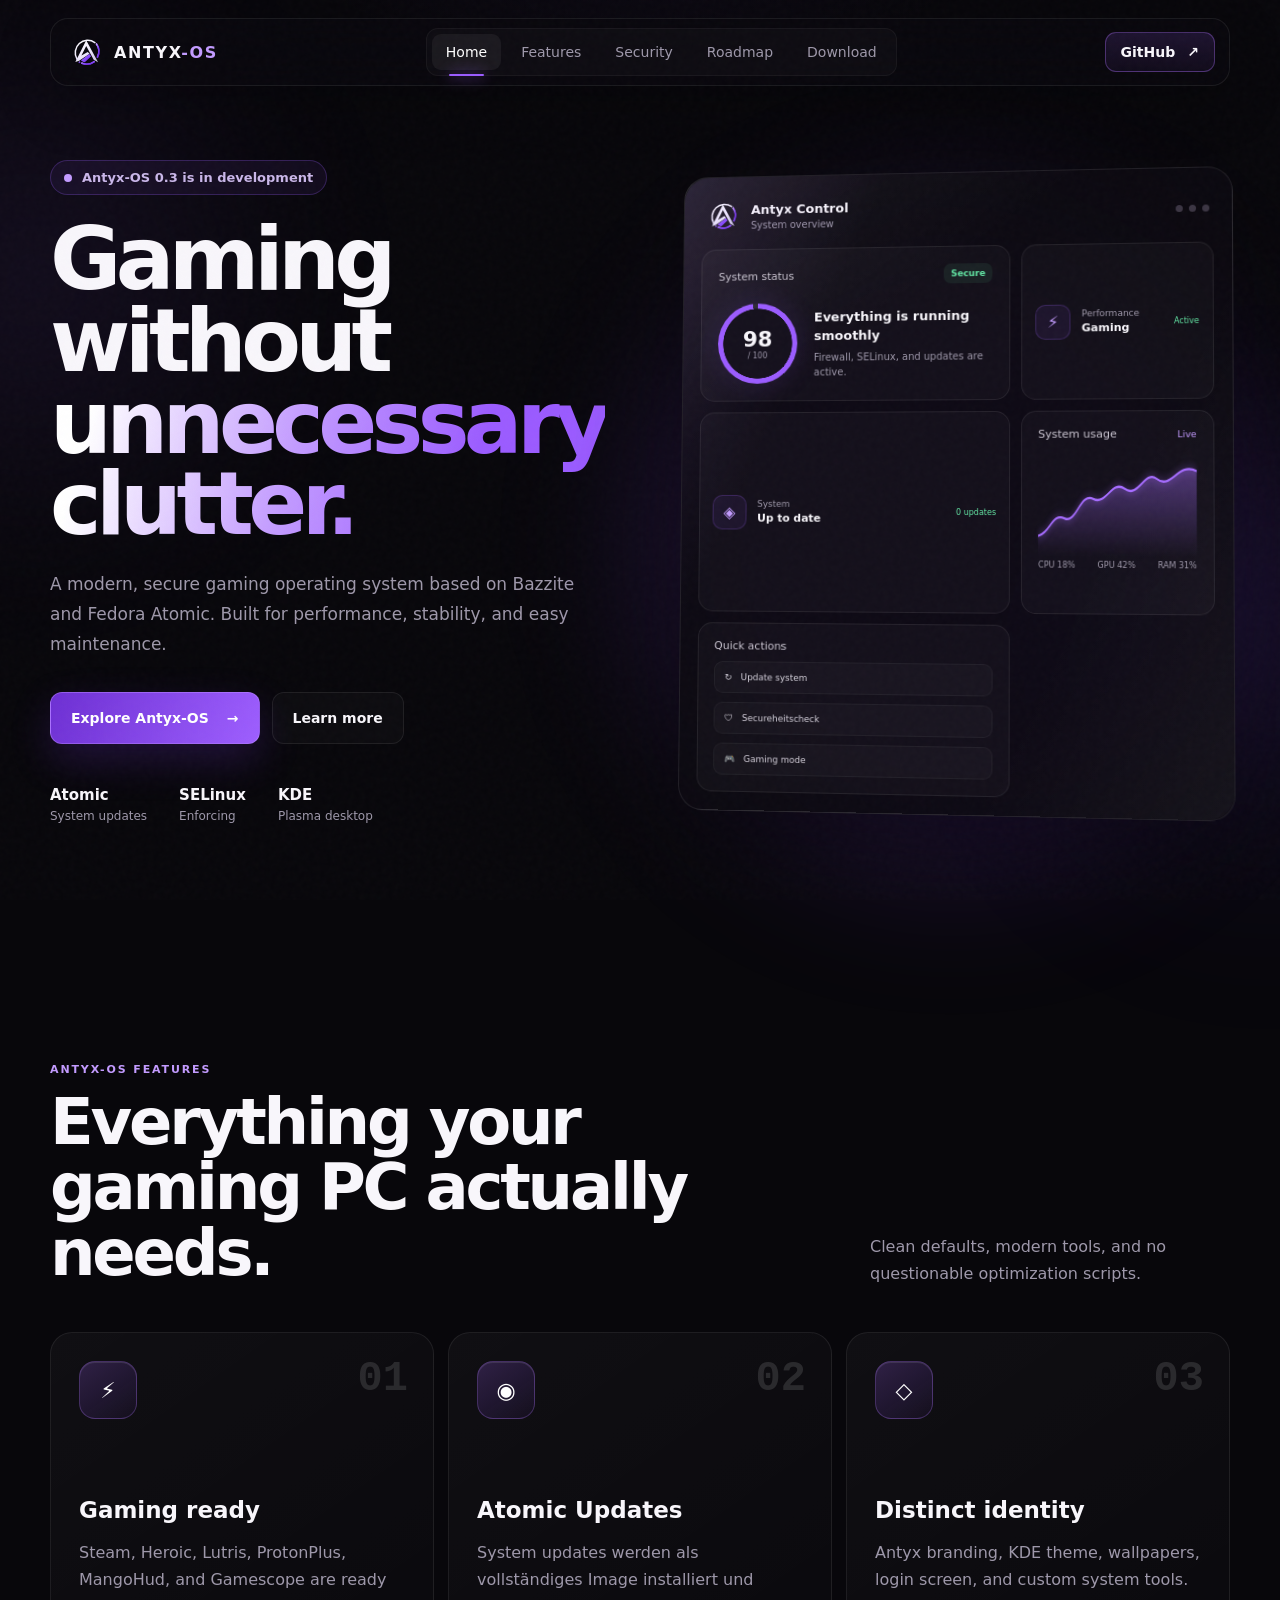
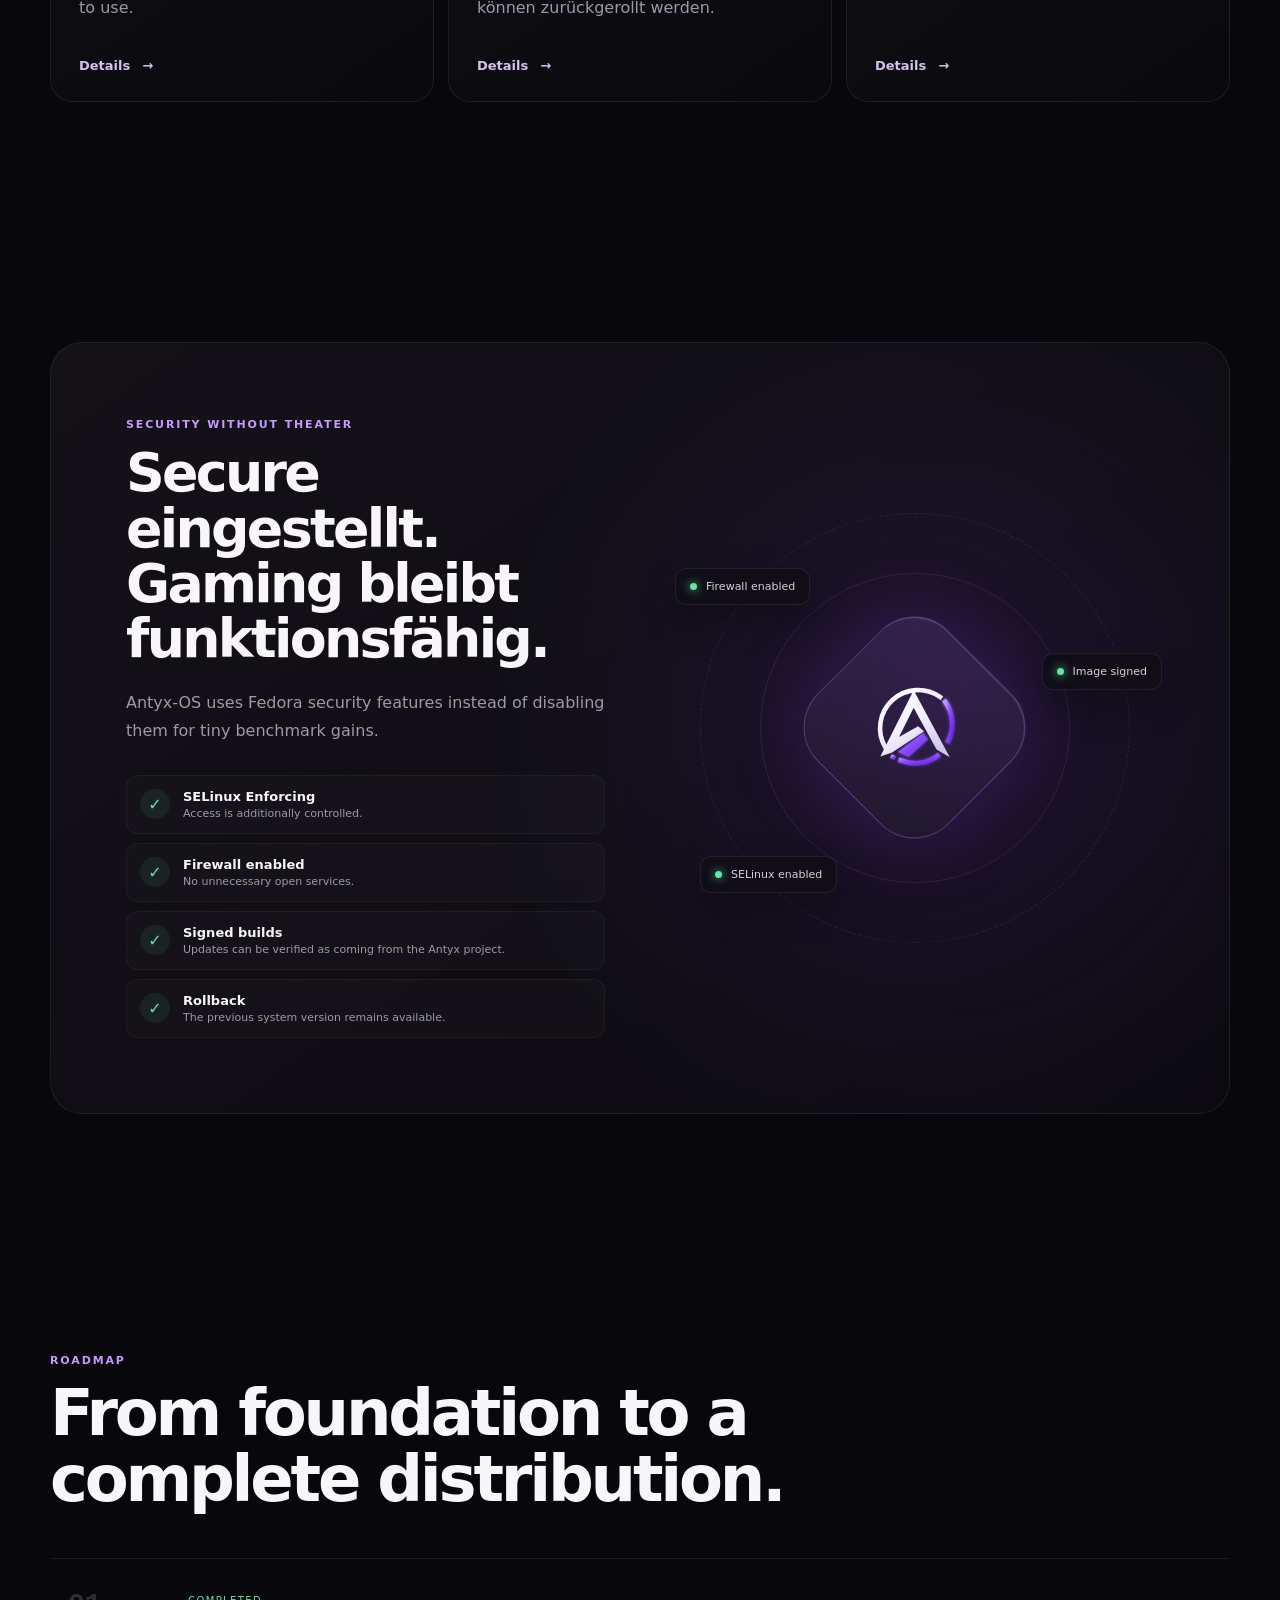
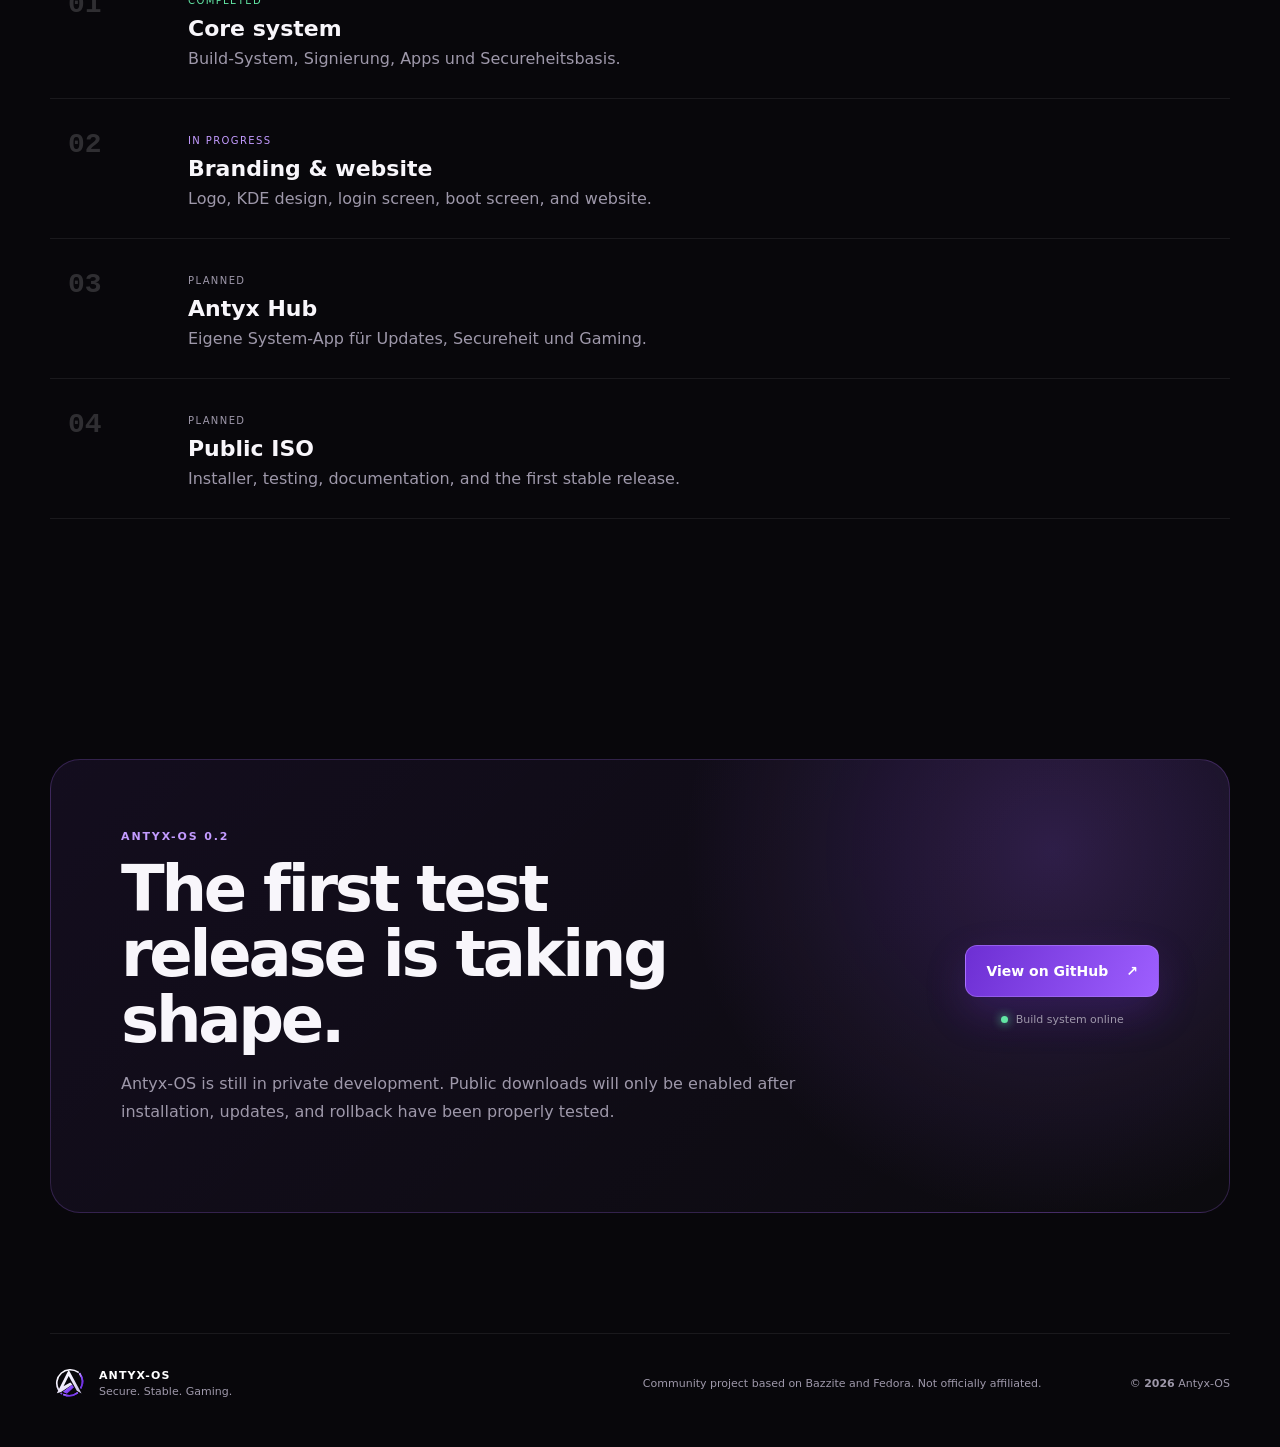
==== commit 6181ddec: "feat: switch Antyx-OS to English" ====
--- a/website/index.html
+++ b/website/index.html
@@ -1,5 +1,5 @@
 <!doctype html>
-<html lang="de">
+<html lang="en">
 <head>
   <meta charset="utf-8">
   <meta name="viewport" content="width=device-width, initial-scale=1">
@@ -21,9 +21,9 @@
     </a>
 
     <nav class="desktop-nav">
-      <a class="active" href="#home">Start</a>
+      <a class="active" href="#home">Home</a>
       <a href="#features">Features</a>
-      <a href="#security">Sicherheit</a>
+      <a href="#security">Security</a>
       <a href="#roadmap">Roadmap</a>
       <a href="#download">Download</a>
     </nav>
@@ -39,9 +39,9 @@
   </header>
 
   <div class="mobile-menu">
-    <a href="#home">Start</a>
+    <a href="#home">Home</a>
     <a href="#features">Features</a>
-    <a href="#security">Sicherheit</a>
+    <a href="#security">Security</a>
     <a href="#roadmap">Roadmap</a>
     <a href="#download">Download</a>
   </div>
@@ -51,31 +51,31 @@
       <div class="hero-copy reveal">
         <div class="status-pill">
           <span class="pulse"></span>
-          Antyx-OS 0.2 wird entwickelt
+          Antyx-OS 0.3 is in development
         </div>
 
         <h1>
-          Gaming ohne
-          <span class="gradient-text">unnötigen Ballast.</span>
+          Gaming without
+          <span class="gradient-text">unnecessary clutter.</span>
         </h1>
 
         <p>
-          Ein modernes, sicheres Gaming-System auf Basis von Bazzite und Fedora Atomic.
-          Entwickelt für Leistung, Stabilität und einfache Wartung.
+          A modern, secure gaming operating system based on Bazzite and Fedora Atomic.
+          Built for performance, stability, and easy maintenance.
         </p>
 
         <div class="hero-actions">
           <a class="button primary" href="#download">
-            Antyx-OS entdecken
+            Explore Antyx-OS
             <span>→</span>
           </a>
-          <a class="button ghost" href="#features">Mehr erfahren</a>
+          <a class="button ghost" href="#features">Learn more</a>
         </div>
 
         <div class="hero-meta">
-          <div><strong>Atomic</strong><span>System-Updates</span></div>
+          <div><strong>Atomic</strong><span>System updates</span></div>
           <div><strong>SELinux</strong><span>Enforcing</span></div>
-          <div><strong>KDE</strong><span>Plasma Desktop</span></div>
+          <div><strong>KDE</strong><span>Plasma desktop</span></div>
         </div>
       </div>
 
@@ -87,7 +87,7 @@
               <img src="assets/logo.svg" alt="">
               <div>
                 <strong>Antyx Control</strong>
-                <span>Systemübersicht</span>
+                <span>System overview</span>
               </div>
             </div>
             <div class="dash-controls">
@@ -98,8 +98,8 @@
           <div class="dash-grid">
             <article class="system-card card-hover">
               <div class="card-head">
-                <span>Systemstatus</span>
-                <b class="online">Sicher</b>
+                <span>System status</span>
+                <b class="online">Secure</b>
               </div>
               <div class="system-score">
                 <div class="ring">
@@ -107,8 +107,8 @@
                   <small>/ 100</small>
                 </div>
                 <div>
-                  <strong>Alles läuft sauber</strong>
-                  <p>Firewall, SELinux und Updates sind aktiv.</p>
+                  <strong>Everything is running smoothly</strong>
+                  <p>Firewall, SELinux, and updates are active.</p>
                 </div>
               </div>
             </article>
@@ -116,18 +116,18 @@
             <article class="small-card card-hover">
               <span class="card-icon">⚡</span>
               <div><small>Performance</small><strong>Gaming</strong></div>
-              <em>Aktiv</em>
+              <em>Active</em>
             </article>
 
             <article class="small-card card-hover">
               <span class="card-icon">◈</span>
-              <div><small>System</small><strong>Aktuell</strong></div>
-              <em>0 Updates</em>
+              <div><small>System</small><strong>Up to date</strong></div>
+              <em>0 updates</em>
             </article>
 
             <article class="chart-card card-hover">
               <div class="card-head">
-                <span>Systemauslastung</span>
+                <span>System usage</span>
                 <small>Live</small>
               </div>
               <div class="chart">
@@ -147,11 +147,11 @@
 
             <article class="quick-card card-hover">
               <div class="card-head">
-                <span>Schnellzugriff</span>
-              </div>
-              <button><span>↻</span> System aktualisieren</button>
-              <button><span>🛡</span> Sicherheitscheck</button>
-              <button><span>🎮</span> Gaming-Modus</button>
+                <span>Quick actions</span>
+              </div>
+              <button><span>↻</span> Update system</button>
+              <button><span>🛡</span> Secureheitscheck</button>
+              <button><span>🎮</span> Gaming mode</button>
             </article>
           </div>
         </div>
@@ -162,17 +162,17 @@
       <div class="section-heading reveal">
         <div>
           <span class="eyebrow">ANTYX-OS FEATURES</span>
-          <h2>Alles, was dein Gaming-PC wirklich braucht.</h2>
-        </div>
-        <p>Saubere Voreinstellungen, moderne Tools und keine fragwürdigen Optimierungs-Skripte.</p>
+          <h2>Everything your gaming PC actually needs.</h2>
+        </div>
+        <p>Clean defaults, modern tools, and no questionable optimization scripts.</p>
       </div>
 
       <div class="feature-grid">
         <article class="feature-card spotlight reveal">
           <span class="feature-number">01</span>
           <div class="feature-icon">⚡</div>
-          <h3>Gaming bereit</h3>
-          <p>Steam, Heroic, Lutris, ProtonPlus, MangoHud und Gamescope sind vorbereitet.</p>
+          <h3>Gaming ready</h3>
+          <p>Steam, Heroic, Lutris, ProtonPlus, MangoHud, and Gamescope are ready to use.</p>
           <a href="#">Details <span>→</span></a>
         </article>
 
@@ -180,15 +180,15 @@
           <span class="feature-number">02</span>
           <div class="feature-icon">◉</div>
           <h3>Atomic Updates</h3>
-          <p>System-Updates werden als vollständiges Image installiert und können zurückgerollt werden.</p>
+          <p>System updates werden als vollständiges Image installiert und können zurückgerollt werden.</p>
           <a href="#">Details <span>→</span></a>
         </article>
 
         <article class="feature-card spotlight reveal delay-2">
           <span class="feature-number">03</span>
           <div class="feature-icon">◇</div>
-          <h3>Eigene Identität</h3>
-          <p>Antyx-Branding, KDE-Theme, Wallpaper, Login-Screen und eigene Systemwerkzeuge.</p>
+          <h3>Distinct identity</h3>
+          <p>Antyx branding, KDE theme, wallpapers, login screen, and custom system tools.</p>
           <a href="#">Details <span>→</span></a>
         </article>
       </div>
@@ -197,18 +197,18 @@
     <section class="section security-section" id="security">
       <div class="security-panel reveal">
         <div class="security-copy">
-          <span class="eyebrow">SICHERHEIT OHNE THEATER</span>
-          <h2>Sicher eingestellt. Gaming bleibt funktionsfähig.</h2>
+          <span class="eyebrow">SECURITY WITHOUT THEATER</span>
+          <h2>Secure eingestellt. Gaming bleibt funktionsfähig.</h2>
           <p>
-            Antyx-OS nutzt die Schutzmechanismen von Fedora, statt sie für minimale
-            Benchmark-Unterschiede abzuschalten.
+            Antyx-OS uses Fedora security features instead of disabling them for tiny
+            benchmark gains.
           </p>
 
           <div class="security-list">
-            <div><span>✓</span><p><strong>SELinux Enforcing</strong><small>Zugriffe werden zusätzlich kontrolliert.</small></p></div>
-            <div><span>✓</span><p><strong>Firewall aktiv</strong><small>Keine unnötig offenen Dienste.</small></p></div>
-            <div><span>✓</span><p><strong>Signierte Builds</strong><small>Updates stammen nachweisbar aus dem Antyx-Projekt.</small></p></div>
-            <div><span>✓</span><p><strong>Rollback</strong><small>Vorherige Systemversion bleibt verfügbar.</small></p></div>
+            <div><span>✓</span><p><strong>SELinux Enforcing</strong><small>Access is additionally controlled.</small></p></div>
+            <div><span>✓</span><p><strong>Firewall enabled</strong><small>No unnecessary open services.</small></p></div>
+            <div><span>✓</span><p><strong>Signed builds</strong><small>Updates can be verified as coming from the Antyx project.</small></p></div>
+            <div><span>✓</span><p><strong>Rollback</strong><small>The previous system version remains available.</small></p></div>
           </div>
         </div>
 
@@ -218,9 +218,9 @@
           <div class="shield">
             <img src="assets/logo.svg" alt="">
           </div>
-          <div class="float-card fc-one"><span></span> Firewall aktiv</div>
-          <div class="float-card fc-two"><span></span> Image signiert</div>
-          <div class="float-card fc-three"><span></span> SELinux aktiv</div>
+          <div class="float-card fc-one"><span></span> Firewall enabled</div>
+          <div class="float-card fc-two"><span></span> Image signed</div>
+          <div class="float-card fc-three"><span></span> SELinux enabled</div>
         </div>
       </div>
     </section>
@@ -229,26 +229,26 @@
       <div class="section-heading reveal">
         <div>
           <span class="eyebrow">ROADMAP</span>
-          <h2>Von der Grundlage zur vollständigen Distribution.</h2>
+          <h2>From foundation to a complete distribution.</h2>
         </div>
       </div>
 
       <div class="roadmap">
         <article class="roadmap-item done reveal">
           <span class="road-index">01</span>
-          <div><small>ABGESCHLOSSEN</small><h3>Grundsystem</h3><p>Build-System, Signierung, Apps und Sicherheitsbasis.</p></div>
+          <div><small>COMPLETED</small><h3>Core system</h3><p>Build-System, Signierung, Apps und Secureheitsbasis.</p></div>
         </article>
         <article class="roadmap-item active reveal delay-1">
           <span class="road-index">02</span>
-          <div><small>IN ARBEIT</small><h3>Branding & Website</h3><p>Logo, KDE-Design, Login, Bootscreen und Webauftritt.</p></div>
+          <div><small>IN PROGRESS</small><h3>Branding & website</h3><p>Logo, KDE design, login screen, boot screen, and website.</p></div>
         </article>
         <article class="roadmap-item reveal delay-2">
           <span class="road-index">03</span>
-          <div><small>GEPLANT</small><h3>Antyx Hub</h3><p>Eigene System-App für Updates, Sicherheit und Gaming.</p></div>
+          <div><small>PLANNED</small><h3>Antyx Hub</h3><p>Eigene System-App für Updates, Secureheit und Gaming.</p></div>
         </article>
         <article class="roadmap-item reveal">
           <span class="road-index">04</span>
-          <div><small>GEPLANT</small><h3>Öffentliche ISO</h3><p>Installer, Tests, Dokumentation und erste stabile Version.</p></div>
+          <div><small>PLANNED</small><h3>Public ISO</h3><p>Installer, testing, documentation, and the first stable release.</p></div>
         </article>
       </div>
     </section>
@@ -257,15 +257,15 @@
       <div class="download-card reveal">
         <div>
           <span class="eyebrow">ANTYX-OS 0.2</span>
-          <h2>Die erste Testversion entsteht.</h2>
+          <h2>The first test release is taking shape.</h2>
           <p>
-            Antyx-OS befindet sich noch in privater Entwicklung. Öffentliche Downloads
-            werden erst freigeschaltet, wenn Installation, Updates und Rollback getestet sind.
+            Antyx-OS is still in private development. Public downloads will only be enabled
+            after installation, updates, and rollback have been properly tested.
           </p>
         </div>
         <div class="download-actions">
-          <a class="button primary" href="https://github.com/X7zvv/Antyx-OS" target="_blank" rel="noreferrer">Projekt auf GitHub <span>↗</span></a>
-          <span class="build-state"><i></i> Build-System online</span>
+          <a class="button primary" href="https://github.com/X7zvv/Antyx-OS" target="_blank" rel="noreferrer">View on GitHub <span>↗</span></a>
+          <span class="build-state"><i></i> Build system online</span>
         </div>
       </div>
     </section>
@@ -276,7 +276,7 @@
       <img src="assets/logo.svg" alt="">
       <div><strong>ANTYX-OS</strong><span>Secure. Stable. Gaming.</span></div>
     </div>
-    <p>Community-Projekt auf Basis von Bazzite und Fedora. Keine offizielle Verbindung.</p>
+    <p>Community project based on Bazzite and Fedora. Not officially affiliated.</p>
     <span>© <b id="year"></b> Antyx-OS</span>
   </footer>
 
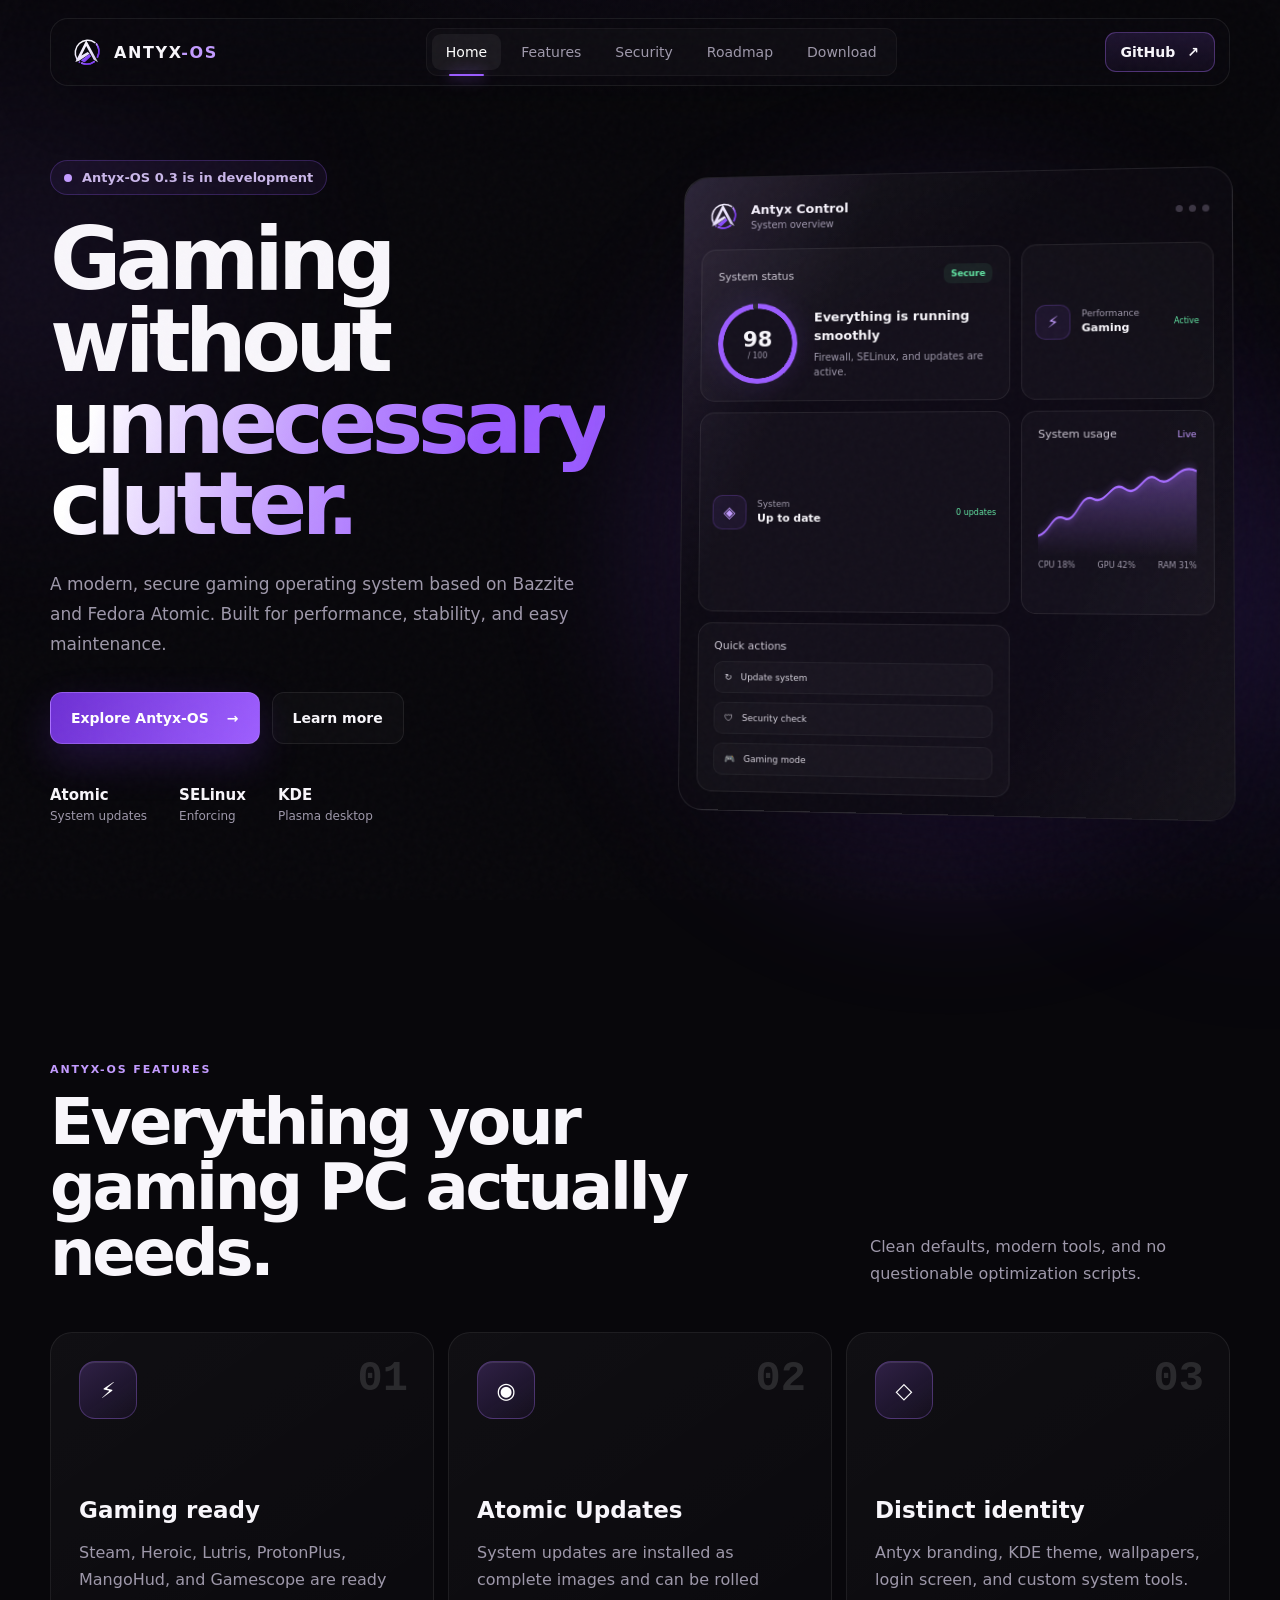
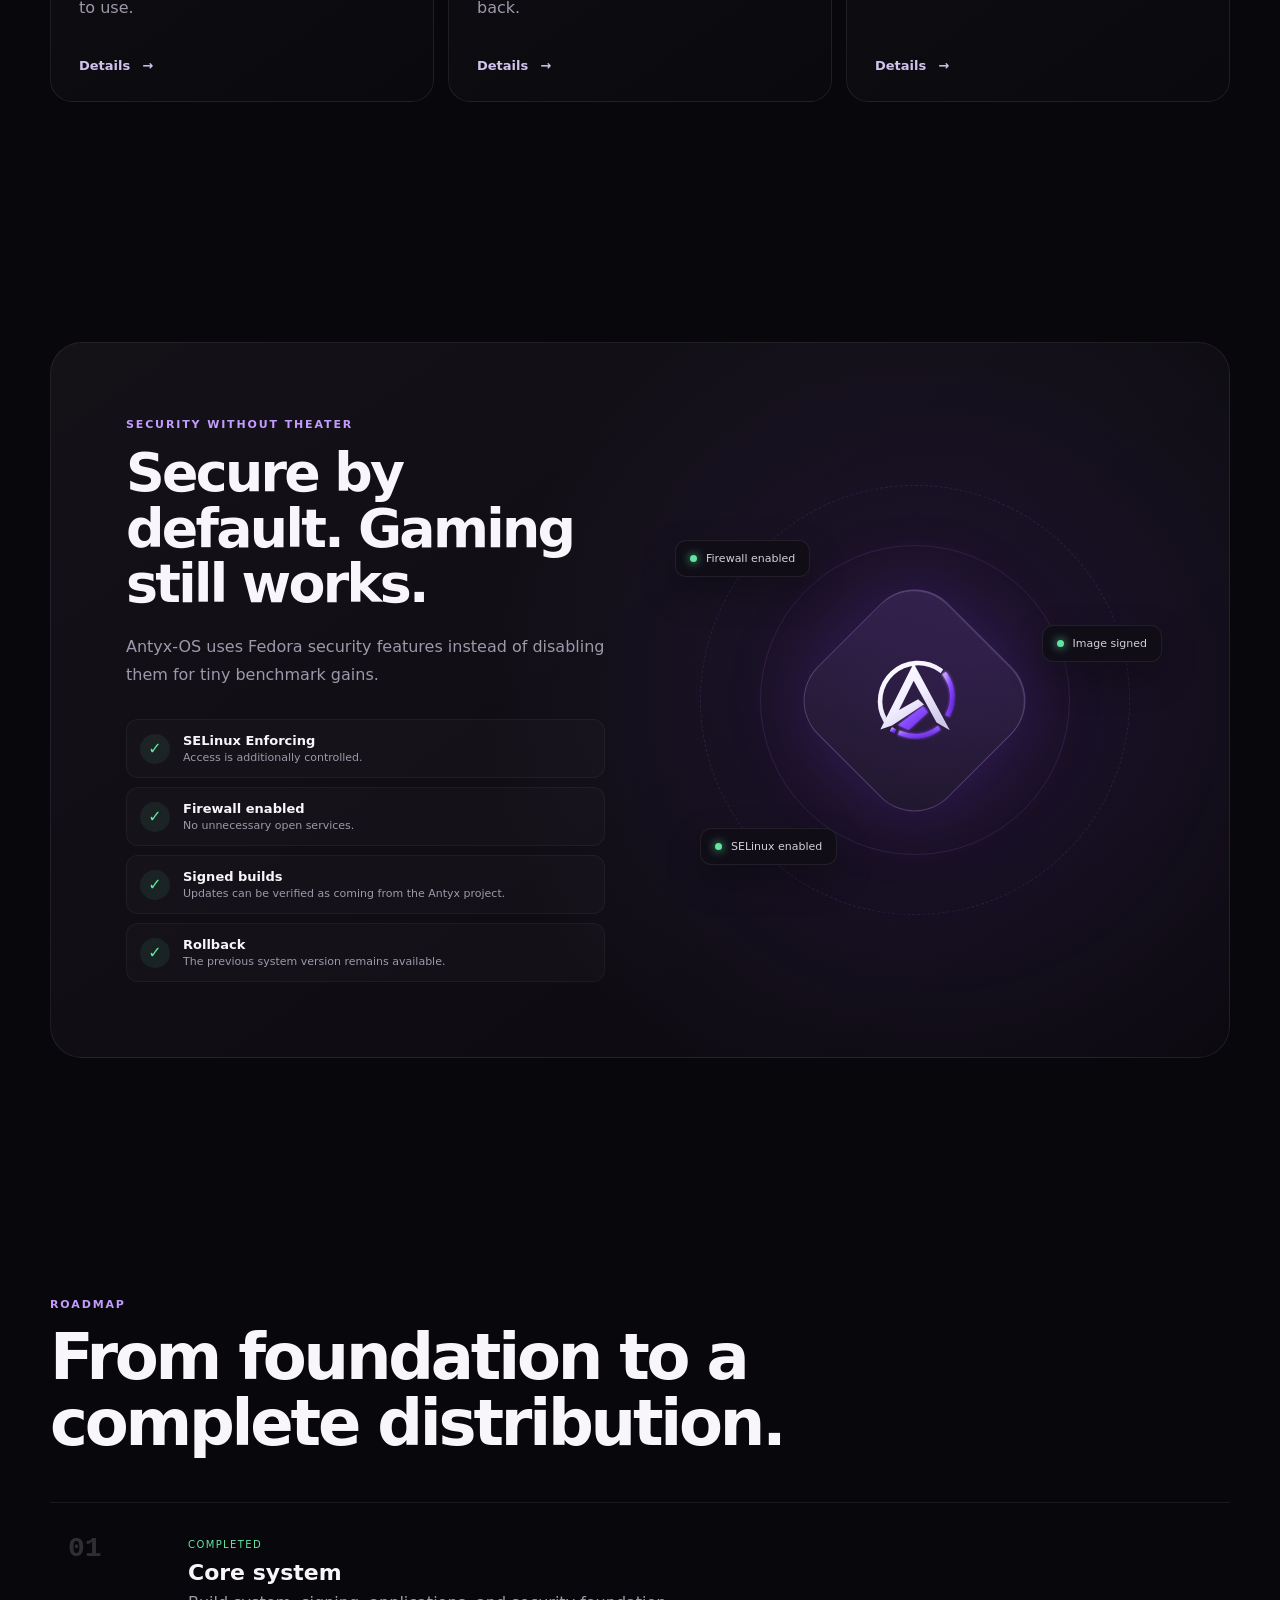
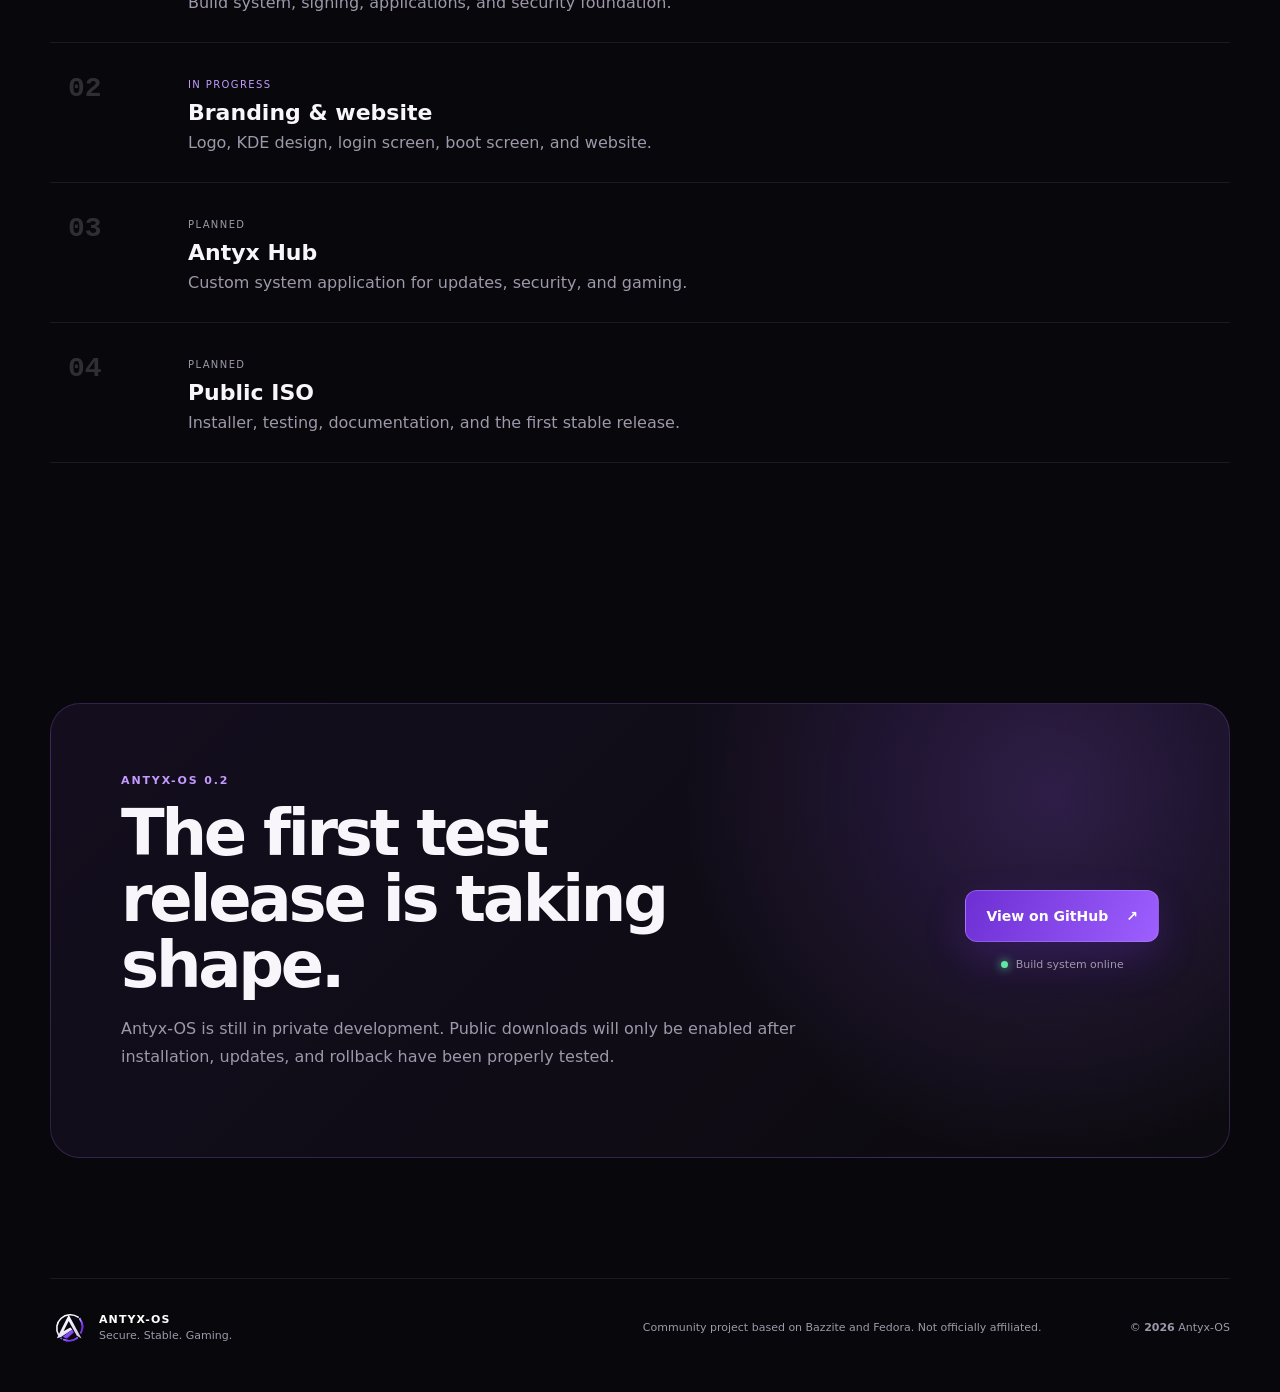
==== commit b3a0c218: "fix: force English Pages deployment" ====
--- a/website/index.html
+++ b/website/index.html
@@ -150,7 +150,7 @@
                 <span>Quick actions</span>
               </div>
               <button><span>↻</span> Update system</button>
-              <button><span>🛡</span> Secureheitscheck</button>
+              <button><span>🛡</span> Security check</button>
               <button><span>🎮</span> Gaming mode</button>
             </article>
           </div>
@@ -180,7 +180,7 @@
           <span class="feature-number">02</span>
           <div class="feature-icon">◉</div>
           <h3>Atomic Updates</h3>
-          <p>System updates werden als vollständiges Image installiert und können zurückgerollt werden.</p>
+          <p>System updates are installed as complete images and can be rolled back.</p>
           <a href="#">Details <span>→</span></a>
         </article>
 
@@ -198,7 +198,7 @@
       <div class="security-panel reveal">
         <div class="security-copy">
           <span class="eyebrow">SECURITY WITHOUT THEATER</span>
-          <h2>Secure eingestellt. Gaming bleibt funktionsfähig.</h2>
+          <h2>Secure by default. Gaming still works.</h2>
           <p>
             Antyx-OS uses Fedora security features instead of disabling them for tiny
             benchmark gains.
@@ -236,7 +236,7 @@
       <div class="roadmap">
         <article class="roadmap-item done reveal">
           <span class="road-index">01</span>
-          <div><small>COMPLETED</small><h3>Core system</h3><p>Build-System, Signierung, Apps und Secureheitsbasis.</p></div>
+          <div><small>COMPLETED</small><h3>Core system</h3><p>Build system, signing, applications, and security foundation.</p></div>
         </article>
         <article class="roadmap-item active reveal delay-1">
           <span class="road-index">02</span>
@@ -244,7 +244,7 @@
         </article>
         <article class="roadmap-item reveal delay-2">
           <span class="road-index">03</span>
-          <div><small>PLANNED</small><h3>Antyx Hub</h3><p>Eigene System-App für Updates, Secureheit und Gaming.</p></div>
+          <div><small>PLANNED</small><h3>Antyx Hub</h3><p>Custom system application for updates, security, and gaming.</p></div>
         </article>
         <article class="roadmap-item reveal">
           <span class="road-index">04</span>
@@ -283,3 +283,7 @@
   <script src="app.js"></script>
 </body>
 </html>
+
+<!-- deployment 2026-07-16T02:53:03Z -->
+
+<!-- deployment 2026-07-16T02:53:55Z -->
